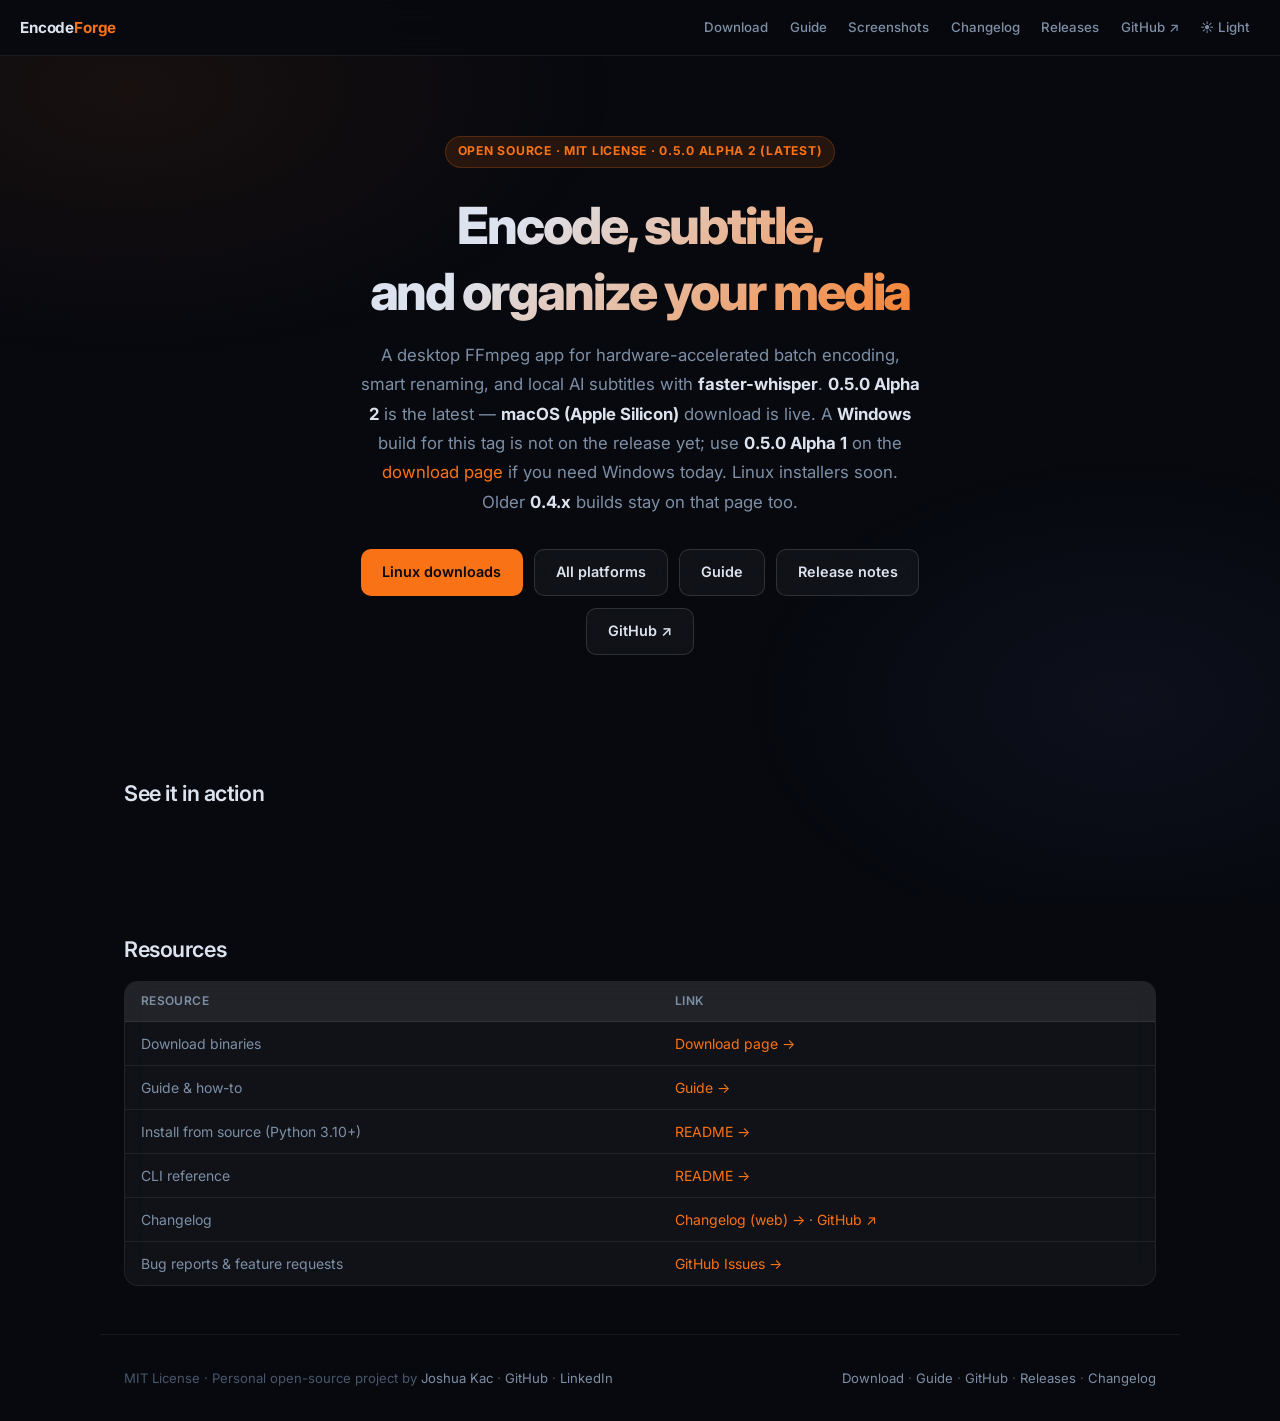
==== docs/index.html @ 53d44797 "Update docs, and downloads for 0.5.0-alpha-2" ====
<!DOCTYPE html>
<html lang="en" data-theme="dark">
<head>
  <meta charset="utf-8">
  <meta name="viewport" content="width=device-width, initial-scale=1">

  <!-- SEO -->
  <title>EncodeForge — FFmpeg GUI for Video Encoding, AI Subtitles &amp; Media Renaming</title>
  <meta name="description" content="EncodeForge — free desktop FFmpeg app: GPU batch encoding, faster-whisper AI subtitles, and smart media renaming. Latest 0.5.0 Alpha 2: macOS Apple Silicon now; Windows for this tag soon.">
  <meta name="keywords" content="encodeforge, ffmpeg gui, video encoding, hardware acceleration, nvenc, quicksync, amd amf, videotoolbox, ai subtitles, faster-whisper, whisper, ctranslate2, opensubtitles, media renaming, tmdb, tvdb, batch encoding, desktop app, joshua kac">
  <meta name="author" content="Joshua Kac">
  <meta name="robots" content="index, follow">
  <link rel="canonical" href="https://sirstig.github.io/EncodeForge/">

  <!-- Favicons -->
  <link rel="icon" type="image/svg+xml" href="assets/favicon.svg">
  <link rel="icon" type="image/png" sizes="32x32" href="assets/favicon.png">
  <link rel="apple-touch-icon" href="assets/favicon.png">

  <!-- Open Graph -->
  <meta property="og:type" content="website">
  <meta property="og:url" content="https://sirstig.github.io/EncodeForge/">
  <meta property="og:title" content="EncodeForge — Professional FFmpeg GUI">
  <meta property="og:description" content="Desktop FFmpeg app: GPU encoding, faster-whisper subtitles, media renaming. 0.5.0 Alpha 2: Mac Apple Silicon out now. Free and open source.">
  <meta property="og:image" content="https://sirstig.github.io/EncodeForge/assets/og-image.png">
  <meta property="og:image:width" content="1200">
  <meta property="og:image:height" content="630">
  <meta property="og:site_name" content="EncodeForge">
  <meta property="og:locale" content="en_US">
  <meta property="article:author" content="https://solutions.ironcoffee.com/">

  <!-- Twitter -->
  <meta name="twitter:card" content="summary_large_image">
  <meta name="twitter:title" content="EncodeForge — Professional FFmpeg GUI">
  <meta name="twitter:description" content="Desktop FFmpeg app: GPU encoding, faster-whisper subtitles, renaming. 0.5.0 Alpha 2: Mac Apple Silicon available. Free and open source.">
  <meta name="twitter:image" content="https://sirstig.github.io/EncodeForge/assets/og-image.png">
  <meta name="twitter:creator" content="@SirStig">

  <!-- Structured data -->
  <script type="application/ld+json">
  {
    "@context": "https://schema.org",
    "@graph": [
      {
        "@type": "SoftwareApplication",
        "@id": "https://sirstig.github.io/EncodeForge/#app",
        "name": "EncodeForge",
        "applicationCategory": "MultimediaApplication",
        "operatingSystem": "Windows, macOS, Linux",
        "programmingLanguage": "Python",
        "softwareVersion": "0.5.0-alpha-2",
        "datePublished": "2026-03-24",
        "dateModified": "2026-03-25",
        "offers": { "@type": "Offer", "price": "0", "priceCurrency": "USD" },
        "url": "https://sirstig.github.io/EncodeForge/",
        "downloadUrl": "https://sirstig.github.io/EncodeForge/downloads.html",
        "codeRepository": "https://github.com/SirStig/EncodeForge",
        "license": "https://opensource.org/licenses/MIT",
        "description": "Free open-source desktop FFmpeg app for hardware-accelerated video encoding, AI subtitles via faster-whisper, and smart media renaming.",
        "keywords": "ffmpeg gui, video encoding, hardware acceleration, nvenc, ai subtitles, faster-whisper, whisper, media renaming, open source",
        "author": { "@id": "https://github.com/SirStig#person" },
        "maintainer": { "@id": "https://github.com/SirStig#person" }
      },
      {
        "@type": "Person",
        "@id": "https://github.com/SirStig#person",
        "name": "Joshua Kac",
        "url": "https://solutions.ironcoffee.com/",
        "sameAs": [
          "https://github.com/SirStig",
          "https://www.linkedin.com/in/joshua-kac-aa50b7131"
        ]
      }
    ]
  }
  </script>

  <!-- Fonts -->
  <link rel="preconnect" href="https://fonts.googleapis.com">
  <link rel="preconnect" href="https://fonts.gstatic.com" crossorigin>
  <link href="https://fonts.googleapis.com/css2?family=IBM+Plex+Mono:wght@400;500&family=Inter:wght@400;500;600;700;800&display=swap" rel="stylesheet">
  <link rel="stylesheet" href="assets/style.css">
  <script src="assets/release-config.js"></script>
</head>
<body>

  <header class="site-header">
    <a class="header-logo" href="./">Encode<span>Forge</span></a>
    <div class="header-spacer"></div>
    <nav class="header-nav">
      <a href="downloads.html">Download</a>
      <a href="guide.html">Guide</a>
      <a href="#screenshots">Screenshots</a>
      <a href="changelog.html">Changelog</a>
      <a href="https://github.com/SirStig/EncodeForge/releases" target="_blank" rel="noopener">Releases</a>
      <a class="header-badge" href="https://github.com/SirStig/EncodeForge" target="_blank" rel="noopener">GitHub ↗</a>
      <button class="theme-btn" type="button" id="themeBtn" aria-label="Toggle theme">☀ Light</button>
    </nav>
  </header>

  <div class="landing">

    <!-- ===== HERO ===== -->
    <section class="hero">
      <div class="hero-eyebrow">Open source · MIT License · 0.5.0 Alpha 2 (Latest)</div>
      <h1>Encode, subtitle,<br>and organize your media</h1>
      <p class="hero-sub">
        A desktop FFmpeg app for hardware-accelerated batch encoding, smart renaming, and local AI subtitles with <strong>faster-whisper</strong>.
        <strong>0.5.0 Alpha 2</strong> is the latest — <strong>macOS (Apple Silicon)</strong> download is live. A <strong>Windows</strong> build for this tag is not on the release yet; use <strong>0.5.0 Alpha 1</strong> on the <a href="downloads.html">download page</a> if you need Windows today. Linux installers soon. Older <strong>0.4.x</strong> builds stay on that page too.
      </p>
      <div class="hero-ctas">
        <a class="btn btn-primary" id="download-btn" href="downloads.html">Download for Windows</a>
        <a class="btn btn-ghost" href="downloads.html">All platforms</a>
        <a class="btn btn-ghost" href="guide.html">Guide</a>
        <a class="btn btn-ghost" href="https://github.com/SirStig/EncodeForge/releases">Release notes</a>
        <a class="btn btn-ghost" href="https://github.com/SirStig/EncodeForge" target="_blank" rel="noopener">GitHub ↗</a>
      </div>
    </section>

    <!-- ===== SCREENSHOTS ===== -->
    <section id="screenshots" class="screenshots-section section-stack">
      <h2>See it in action</h2>
      <div class="screenshot-list">

        <div class="screenshot-item">
          <div class="screenshot-img" onclick="openModal('m1')">
            <img src="screenshots/encoding.png" alt="Hardware-accelerated encoding interface showing NVENC, AMF, and QuickSync options" onerror="this.closest('.screenshot-item').style.display='none'">
          </div>
          <div class="screenshot-info">
            <h3>Hardware-Accelerated Encoding</h3>
            <p>Transform entire video libraries with your GPU's dedicated encoding hardware. Configure codec, quality, audio normalization, and stream handling — then queue and walk away.</p>
            <div class="screenshot-tags">
              <span class="screenshot-tag">NVENC</span>
              <span class="screenshot-tag">AMF</span>
              <span class="screenshot-tag">QuickSync</span>
              <span class="screenshot-tag">VideoToolbox</span>
              <span class="screenshot-tag">Audio Normalization</span>
              <span class="screenshot-tag">Stream Copy</span>
            </div>
          </div>
        </div>

        <div class="screenshot-item">
          <div class="screenshot-img" onclick="openModal('m2')">
            <img src="screenshots/subtitles.png" alt="AI subtitle generation with faster-whisper and multi-provider download interface" onerror="this.closest('.screenshot-item').style.display='none'">
          </div>
          <div class="screenshot-info">
            <h3>AI-Powered Subtitles</h3>
            <p><strong>0.5.x</strong> runs <strong>faster-whisper</strong> (CTranslate2) locally with GPU acceleration — quick and light on memory. Supports 90+ languages, multi-track output, and downloads from 8 subtitle providers as fallback.</p>
            <div class="screenshot-tags">
              <span class="screenshot-tag">faster-whisper</span>
              <span class="screenshot-tag">GPU Accelerated</span>
              <span class="screenshot-tag">90+ Languages</span>
              <span class="screenshot-tag">SRT / ASS / VTT</span>
              <span class="screenshot-tag">Multi-track</span>
            </div>
          </div>
        </div>

        <div class="screenshot-item">
          <div class="screenshot-img" onclick="openModal('m3')">
            <img src="screenshots/metadata.png" alt="Smart media renaming interface with TMDB and TVDB metadata providers" onerror="this.closest('.screenshot-item').style.display='none'">
          </div>
          <div class="screenshot-info">
            <h3>Smart Media Organization</h3>
            <p>Automatically identify and rename movies, TV episodes, and anime using metadata from TMDB, TVDB, AniDB, Kitsu, Jikan, TVmaze, and more. Preview every change before it's applied.</p>
            <div class="screenshot-tags">
              <span class="screenshot-tag">TMDB</span>
              <span class="screenshot-tag">TVDB</span>
              <span class="screenshot-tag">AniDB</span>
              <span class="screenshot-tag">Preview Mode</span>
              <span class="screenshot-tag">Custom Patterns</span>
            </div>
          </div>
        </div>

      </div>
    </section>

    <!-- ===== MODALS ===== -->
    <div id="m1" class="modal" onclick="closeModal('m1')">
      <span class="modal-close" aria-label="Close">&times;</span>
      <img class="modal-img" src="screenshots/encoding.png" alt="Encoding interface">
    </div>
    <div id="m2" class="modal" onclick="closeModal('m2')">
      <span class="modal-close" aria-label="Close">&times;</span>
      <img class="modal-img" src="screenshots/subtitles.png" alt="AI subtitle generation with faster-whisper">
    </div>
    <div id="m3" class="modal" onclick="closeModal('m3')">
      <span class="modal-close" aria-label="Close">&times;</span>
      <img class="modal-img" src="screenshots/metadata.png" alt="Media renaming interface">
    </div>

    <!-- ===== RESOURCES ===== -->
    <section class="landing-section section-stack">
      <h2>Resources</h2>
      <div class="docs-card">
        <table>
          <thead>
            <tr><th>Resource</th><th>Link</th></tr>
          </thead>
          <tbody>
            <tr>
              <td>Download binaries</td>
              <td><a href="downloads.html">Download page →</a></td>
            </tr>
            <tr>
              <td>Guide &amp; how-to</td>
              <td><a href="guide.html">Guide →</a></td>
            </tr>
            <tr>
              <td>Install from source (Python 3.10+)</td>
              <td><a href="https://github.com/SirStig/EncodeForge#installation">README →</a></td>
            </tr>
            <tr>
              <td>CLI reference</td>
              <td><a href="https://github.com/SirStig/EncodeForge#cli-usage">README →</a></td>
            </tr>
            <tr>
              <td>Changelog</td>
              <td><a href="changelog.html">Changelog (web) →</a> · <a href="https://github.com/SirStig/EncodeForge/blob/HEAD/CHANGELOG.md" target="_blank" rel="noopener">GitHub ↗</a></td>
            </tr>
            <tr>
              <td>Bug reports &amp; feature requests</td>
              <td><a href="https://github.com/SirStig/EncodeForge/issues">GitHub Issues →</a></td>
            </tr>
          </tbody>
        </table>
      </div>
    </section>

    <!-- ===== FOOTER ===== -->
    <footer class="site-footer">
      <span>MIT License · Personal open-source project by <a href="https://solutions.ironcoffee.com/" target="_blank" rel="noopener">Joshua Kac</a> · <a href="https://github.com/SirStig" target="_blank" rel="noopener">GitHub</a> · <a href="https://www.linkedin.com/in/joshua-kac-aa50b7131" target="_blank" rel="noopener">LinkedIn</a></span>
      <span>
        <a href="downloads.html">Download</a> ·
        <a href="guide.html">Guide</a> ·
        <a href="https://github.com/SirStig/EncodeForge" target="_blank" rel="noopener">GitHub</a> ·
        <a href="https://github.com/SirStig/EncodeForge/releases">Releases</a> ·
        <a href="changelog.html">Changelog</a>
      </span>
    </footer>

  </div><!-- /.landing -->

  <script src="assets/site.js"></script>
  <script>
    (function () {
      var cfg = window.EncodeForgeReleaseConfig;
      var ua = navigator.userAgent.toLowerCase();
      var dl = document.getElementById('download-btn');
      if (!dl || !cfg) return;
      var tag = cfg.defaultTag;
      var previews = cfg.previewReleases || [];
      var pendingDefault = previews.some(function (p) {
        return p.tag_name === tag && p.pending;
      });
      var assets = cfg.defaultReleaseAssets || {};
      var winFile = assets.windowsExe;
      var macFile = assets.macArmZip || 'encodeforge-macos-arm.zip';
      var winExe = winFile ? cfg.downloadUrl(tag, winFile) : null;
      var macArmZip = cfg.downloadUrl(tag, macFile);
      var downloadsPage = 'downloads.html';

      if (/linux/.test(ua)) {
        dl.textContent = 'Linux downloads';
        dl.href = downloadsPage;
        return;
      }
      if (/mac|darwin/.test(ua)) {
        if (pendingDefault) {
          dl.textContent = 'Download for macOS';
          dl.href = downloadsPage;
        } else {
          dl.href = macArmZip;
          dl.textContent = 'Download for macOS (Apple Silicon)';
          if (navigator.userAgentData && typeof navigator.userAgentData.getHighEntropyValues === 'function') {
            navigator.userAgentData.getHighEntropyValues(['architecture']).then(function (h) {
              if (h.architecture && h.architecture !== 'arm') {
                dl.textContent = 'macOS Intel — downloads';
                dl.href = downloadsPage;
              }
            }).catch(function () {});
          }
        }
        return;
      }
      dl.textContent = 'Download for Windows';
      dl.href = winExe || downloadsPage;
    })();
    function openModal(id) {
      const m = document.getElementById(id);
      if (m) { m.classList.add('open'); document.body.style.overflow = 'hidden'; }
    }
    function closeModal(id) {
      const m = document.getElementById(id);
      if (m) { m.classList.remove('open'); document.body.style.overflow = ''; }
    }
    document.addEventListener('keydown', function (e) {
      if (e.key === 'Escape') document.querySelectorAll('.modal.open').forEach(function (m) {
        m.classList.remove('open'); document.body.style.overflow = '';
      });
    });
  </script>
</body>
</html>
---- docs/assets/style.css ----
/* ===== RESET ===== */
*, *::before, *::after { box-sizing: border-box; margin: 0; padding: 0; }

/* ===== TOKENS ===== */
:root {
  --bg:           #07090f;
  --bg2:          #0c1018;
  --glass:        rgba(255,255,255,0.04);
  --glass-md:     rgba(255,255,255,0.07);
  --glass-hi:     rgba(255,255,255,0.11);
  --border:       rgba(255,255,255,0.07);
  --border-md:    rgba(255,255,255,0.13);
  --text:         #dce3ee;
  --muted:        #7e8fa5;
  --faint:        #48576b;
  --accent:       #f97316;
  --accent-dim:   rgba(249,115,22,0.12);
  --accent-glow:  rgba(249,115,22,0.06);
  --accent2:      #818cf8;
  --accent2-dim:  rgba(129,140,248,0.10);
  --code-bg:      rgba(0,0,0,0.38);
  --code-border:  rgba(255,255,255,0.06);
  --hdr-bg:       rgba(7,9,15,0.82);
  --side-bg:      rgba(7,9,15,0.96);
  --sidebar-w:    264px;
  --content-max:  760px;
  --header-h:     56px;
  --r:            10px;
  --r-sm:         6px;
  --r-lg:         14px;
}

[data-theme="light"] {
  --bg:           #f5f0eb;
  --bg2:          #ffffff;
  --glass:        rgba(255,255,255,0.55);
  --glass-md:     rgba(255,255,255,0.75);
  --glass-hi:     rgba(255,255,255,0.92);
  --border:       rgba(0,0,0,0.06);
  --border-md:    rgba(0,0,0,0.12);
  --text:         #1a0f00;
  --muted:        #5c4a35;
  --faint:        #9a7f63;
  --accent:       #c2410c;
  --accent-dim:   rgba(194,65,12,0.10);
  --accent-glow:  rgba(194,65,12,0.05);
  --accent2:      #6366f1;
  --accent2-dim:  rgba(99,102,241,0.08);
  --code-bg:      rgba(0,0,0,0.04);
  --code-border:  rgba(0,0,0,0.08);
  --hdr-bg:       rgba(245,240,235,0.88);
  --side-bg:      rgba(245,240,250,0.97);
}

/* ===== BASE ===== */
html { font-size: 16px; scroll-behavior: smooth; scroll-padding-top: calc(var(--header-h) + 20px); }

body {
  font-family: "Inter", system-ui, -apple-system, sans-serif;
  line-height: 1.7;
  color: var(--text);
  background: var(--bg);
  min-height: 100vh;
  -webkit-font-smoothing: antialiased;
}

body::before {
  content: '';
  position: fixed;
  inset: 0;
  background:
    radial-gradient(ellipse 70% 55% at 10% 10%, rgba(249,115,22,0.07) 0%, transparent 55%),
    radial-gradient(ellipse 55% 50% at 88% 78%, rgba(129,140,248,0.06) 0%, transparent 55%);
  pointer-events: none;
  z-index: 0;
}

[data-theme="light"] body::before {
  background:
    radial-gradient(ellipse 70% 55% at 10% 10%, rgba(194,65,12,0.05) 0%, transparent 55%),
    radial-gradient(ellipse 55% 50% at 88% 78%, rgba(99,102,241,0.04) 0%, transparent 55%);
}

h1, h2, h3, h4 { font-weight: 600; line-height: 1.3; letter-spacing: -0.02em; }
p { color: var(--muted); }
p strong { color: var(--text); }
a { color: var(--accent); text-decoration: none; }
a:hover { text-decoration: underline; text-underline-offset: 3px; }
code, pre { font-family: "IBM Plex Mono", "Fira Code", ui-monospace, monospace; font-size: 0.875em; }
code {
  background: var(--code-bg);
  border: 1px solid var(--code-border);
  border-radius: var(--r-sm);
  padding: 0.15em 0.42em;
  font-size: 0.83em;
}

pre {
  background: var(--code-bg);
  border: 1px solid var(--code-border);
  border-radius: var(--r);
  padding: 1rem 1.15rem;
  overflow-x: auto;
  line-height: 1.55;
  margin: 0.85rem 0;
  font-size: 0.875rem;
}
pre code { background: none; border: none; padding: 0; font-size: inherit; }

.doc-section ul,
.doc-section ol { padding-left: 1.35rem; color: var(--muted); margin: 0.65rem 0; }
.doc-section li { margin: 0.35rem 0; }
.doc-section li strong { color: var(--text); }

/* ===== HEADER ===== */
.site-header {
  position: fixed;
  top: 0; left: 0; right: 0;
  height: var(--header-h);
  background: var(--hdr-bg);
  backdrop-filter: blur(20px);
  -webkit-backdrop-filter: blur(20px);
  border-bottom: 1px solid var(--border);
  z-index: 200;
  display: flex;
  align-items: center;
  padding: 0 1.25rem;
  gap: 0.75rem;
}

.header-logo {
  font-weight: 700;
  font-size: 0.95rem;
  color: var(--text);
  text-decoration: none;
  letter-spacing: -0.01em;
  white-space: nowrap;
  flex-shrink: 0;
}
.header-logo span { color: var(--accent); }
.header-logo:hover { text-decoration: none; }

.header-spacer { flex: 1; }

.header-nav {
  display: flex;
  align-items: center;
  gap: 0.15rem;
}

.header-nav a,
.header-nav button {
  font-size: 0.83rem;
  font-weight: 500;
  color: var(--muted);
  text-decoration: none;
  padding: 0.32rem 0.6rem;
  border-radius: var(--r-sm);
  border: none;
  background: none;
  cursor: pointer;
  font-family: inherit;
  transition: color 0.14s, background 0.14s;
  white-space: nowrap;
}
.header-nav a:hover,
.header-nav button:hover {
  color: var(--text);
  background: var(--glass-md);
  text-decoration: none;
}
.header-nav a.active { color: var(--text); font-weight: 600; }

.header-badge {
  display: inline-flex;
  align-items: center;
  gap: 0.3rem;
  font-size: 0.78rem;
  font-weight: 600;
  padding: 0.28rem 0.65rem;
  border-radius: 999px;
  background: var(--accent-dim);
  border: 1px solid rgba(249,115,22,0.25);
  color: var(--accent);
  text-decoration: none;
  transition: background 0.14s;
}
.header-badge:hover { background: rgba(249,115,22,0.22); text-decoration: none; }
[data-theme="light"] .header-badge { border-color: rgba(194,65,12,0.3); }

.theme-btn {
  display: flex;
  align-items: center;
  gap: 0.35rem;
  font-size: 0.8rem;
  font-weight: 500;
  padding: 0.3rem 0.6rem;
  border-radius: var(--r-sm);
  border: 1px solid var(--border);
  background: var(--glass);
  color: var(--muted);
  cursor: pointer;
  font-family: inherit;
  transition: all 0.14s;
}
.theme-btn:hover { color: var(--text); background: var(--glass-md); }

.menu-btn {
  display: none;
  align-items: center;
  justify-content: center;
  width: 34px;
  height: 34px;
  border: 1px solid var(--border);
  border-radius: var(--r-sm);
  background: var(--glass);
  cursor: pointer;
  color: var(--text);
  flex-shrink: 0;
}
.menu-btn svg { display: block; }

/* ===== LANDING ===== */
.landing { position: relative; z-index: 1; padding-top: var(--header-h); }

.hero {
  text-align: center;
  padding: 5rem 1.5rem 3.75rem;
  max-width: 720px;
  margin: 0 auto;
}

.hero-eyebrow {
  display: inline-flex;
  align-items: center;
  gap: 0.4rem;
  font-size: 0.76rem;
  font-weight: 700;
  letter-spacing: 0.06em;
  text-transform: uppercase;
  color: var(--accent);
  background: var(--accent-dim);
  border: 1px solid rgba(249,115,22,0.22);
  padding: 0.28rem 0.75rem;
  border-radius: 999px;
  margin-bottom: 1.5rem;
}
[data-theme="light"] .hero-eyebrow { border-color: rgba(194,65,12,0.28); }

.hero h1 {
  font-size: clamp(2.2rem, 5vw, 3.2rem);
  font-weight: 800;
  letter-spacing: -0.04em;
  margin-bottom: 1rem;
  background: linear-gradient(135deg, var(--text) 30%, var(--accent) 100%);
  -webkit-background-clip: text;
  -webkit-text-fill-color: transparent;
  background-clip: text;
}

.hero-sub {
  font-size: 1.05rem;
  color: var(--muted);
  max-width: 560px;
  margin: 0 auto 2rem;
  line-height: 1.75;
}

.hero-ctas { display: flex; gap: 0.7rem; justify-content: center; flex-wrap: wrap; }

.btn {
  display: inline-flex;
  align-items: center;
  gap: 0.4rem;
  padding: 0.65rem 1.3rem;
  border-radius: var(--r);
  font-size: 0.9rem;
  font-weight: 600;
  text-decoration: none;
  border: 1px solid transparent;
  cursor: pointer;
  font-family: inherit;
  transition: all 0.15s;
}
.btn-primary {
  background: var(--accent);
  color: #07090f;
  border-color: transparent;
}
.btn-primary:hover { background: #fb923c; text-decoration: none; color: #07090f; }
[data-theme="light"] .btn-primary { color: #fff; }
[data-theme="light"] .btn-primary:hover { color: #fff; background: #9a3412; }

.btn-ghost {
  background: var(--glass);
  border-color: var(--border-md);
  color: var(--text);
  backdrop-filter: blur(8px);
}
.btn-ghost:hover { background: var(--glass-md); text-decoration: none; color: var(--text); }

/* ===== FEATURE GRID ===== */
.feature-grid {
  display: grid;
  grid-template-columns: repeat(auto-fill, minmax(230px, 1fr));
  gap: 1rem;
  max-width: 1080px;
  margin: 0 auto;
  padding: 1.5rem 1.5rem 1rem;
}

.feature-card {
  background: var(--glass);
  backdrop-filter: blur(12px);
  -webkit-backdrop-filter: blur(12px);
  border: 1px solid var(--border);
  border-radius: var(--r-lg);
  padding: 1.35rem 1.25rem;
  transition: border-color 0.18s, background 0.18s;
}
.feature-card:hover { border-color: var(--border-md); background: var(--glass-md); }
.feature-icon { font-size: 1.35rem; margin-bottom: 0.65rem; }
.feature-card h3 { font-size: 0.92rem; margin-bottom: 0.35rem; color: var(--text); }
.feature-card p { font-size: 0.845rem; color: var(--muted); line-height: 1.55; margin: 0; }

/* ===== SCREENSHOTS ===== */
.screenshots-section {
  max-width: 1080px;
  margin: 0 auto;
  padding: 1.5rem 1.5rem 2.5rem;
}
.screenshots-section > h2 {
  font-size: 1.35rem;
  margin-bottom: 1.25rem;
  color: var(--text);
}

.screenshot-list { display: flex; flex-direction: column; gap: 1.25rem; }

.screenshot-item {
  display: grid;
  grid-template-columns: 1.4fr 1fr;
  gap: 2rem;
  align-items: center;
  background: var(--glass);
  backdrop-filter: blur(12px);
  -webkit-backdrop-filter: blur(12px);
  border: 1px solid var(--border);
  border-radius: var(--r-lg);
  padding: 1.5rem;
  transition: border-color 0.18s;
}
.screenshot-item:hover { border-color: var(--border-md); }
.screenshot-item:nth-child(even) { grid-template-columns: 1fr 1.4fr; }
.screenshot-item:nth-child(even) .screenshot-img { order: 2; }
.screenshot-item:nth-child(even) .screenshot-info { order: 1; }

.screenshot-img {
  overflow: hidden;
  border-radius: var(--r);
  border: 1px solid var(--border);
  cursor: pointer;
  position: relative;
}
.screenshot-img img { width: 100%; height: auto; display: block; transition: transform 0.25s; }
.screenshot-img:hover img { transform: scale(1.03); }
.screenshot-img::after {
  content: "Click to enlarge";
  position: absolute;
  inset: 0;
  display: flex;
  align-items: flex-end;
  justify-content: center;
  padding-bottom: 0.75rem;
  background: linear-gradient(to top, rgba(0,0,0,0.7) 0%, transparent 50%);
  color: rgba(255,255,255,0.8);
  font-size: 0.78rem;
  opacity: 0;
  transition: opacity 0.2s;
}
.screenshot-img:hover::after { opacity: 1; }

.screenshot-info h3 { font-size: 1.1rem; color: var(--text); margin-bottom: 0.5rem; }
.screenshot-info p { font-size: 0.875rem; color: var(--muted); line-height: 1.65; margin-bottom: 0.85rem; }
.screenshot-tags { display: flex; flex-wrap: wrap; gap: 0.4rem; }
.screenshot-tag {
  font-size: 0.75rem;
  padding: 0.18em 0.55em;
  background: var(--accent-dim);
  border: 1px solid rgba(249,115,22,0.18);
  border-radius: 4px;
  color: var(--accent);
  font-family: "IBM Plex Mono", monospace;
}

/* ===== MODAL ===== */
.modal {
  display: none;
  position: fixed;
  inset: 0;
  z-index: 1000;
  background: rgba(0,0,0,0.92);
  backdrop-filter: blur(4px);
  cursor: pointer;
  align-items: center;
  justify-content: center;
}
.modal.open { display: flex; }
.modal-img {
  max-width: 92vw;
  max-height: 90vh;
  border-radius: var(--r);
  border: 1px solid var(--border-md);
  object-fit: contain;
  pointer-events: none;
}
.modal-close {
  position: absolute;
  top: 1.25rem;
  right: 1.5rem;
  font-size: 1.75rem;
  color: var(--muted);
  cursor: pointer;
  line-height: 1;
  transition: color 0.14s;
}
.modal-close:hover { color: var(--text); }

/* ===== LANDING SECTION ===== */
.landing-section {
  max-width: 1080px;
  margin: 0 auto;
  padding: 1.5rem 1.5rem 2.5rem;
}
.landing-section > h2 { font-size: 1.35rem; margin-bottom: 1.1rem; color: var(--text); }

.docs-card {
  background: var(--glass);
  backdrop-filter: blur(12px);
  -webkit-backdrop-filter: blur(12px);
  border: 1px solid var(--border);
  border-radius: var(--r-lg);
  overflow: hidden;
}
.docs-card table { width: 100%; border-collapse: collapse; font-size: 0.875rem; }
.docs-card th {
  background: var(--glass-md);
  font-weight: 600;
  font-size: 0.75rem;
  letter-spacing: 0.03em;
  text-transform: uppercase;
  color: var(--muted);
  text-align: left;
  padding: 0.6rem 1rem;
  border-bottom: 1px solid var(--border);
}
.docs-card td {
  padding: 0.6rem 1rem;
  border-bottom: 1px solid var(--border);
  color: var(--muted);
}
.docs-card td strong { color: var(--text); }
.docs-card tr:last-child td { border-bottom: none; }
.docs-card tbody tr:hover td { background: var(--glass); }

/* ===== DOWNLOAD GRID ===== */
.download-section .download-lead {
  font-size: 0.9rem;
  color: var(--muted);
  max-width: 720px;
  margin: -0.35rem 0 1.35rem;
  line-height: 1.6;
}

.download-version-row {
  display: flex;
  flex-wrap: wrap;
  align-items: center;
  gap: 0.65rem 1rem;
  margin: 0 0 0.85rem;
}

.download-version-label {
  font-size: 0.8rem;
  font-weight: 600;
  color: var(--muted);
  letter-spacing: 0.04em;
  text-transform: uppercase;
}

.download-version-select {
  min-width: min(100%, 22rem);
  max-width: 100%;
  padding: 0.45rem 0.75rem;
  font-size: 0.88rem;
  font-family: inherit;
  color: var(--text);
  background: var(--glass);
  border: 1px solid var(--border-md);
  border-radius: var(--r);
  cursor: pointer;
}

.download-version-select:focus {
  outline: none;
  border-color: var(--accent);
  box-shadow: 0 0 0 2px var(--accent-dim);
}

.download-fetch-status {
  font-size: 0.8rem;
  color: var(--faint);
  margin: -0.5rem 0 1rem;
  max-width: 720px;
  line-height: 1.5;
}

.download-fetch-status a { font-weight: 500; }

.download-foot-note {
  margin-top: 0.35rem;
  opacity: 0.92;
}

.download-grid {
  display: grid;
  grid-template-columns: repeat(3, 1fr);
  gap: 1rem;
  margin-bottom: 1.25rem;
}

.download-column {
  background: var(--glass);
  backdrop-filter: blur(12px);
  -webkit-backdrop-filter: blur(12px);
  border: 1px solid var(--border);
  border-radius: var(--r-lg);
  padding: 1.25rem 1.15rem;
  display: flex;
  flex-direction: column;
  min-height: 100%;
  transition: border-color 0.18s;
}
.download-column:hover { border-color: var(--border-md); }

.download-os {
  font-size: 0.95rem;
  color: var(--text);
  margin-bottom: 0.85rem;
  padding-bottom: 0.65rem;
  border-bottom: 1px solid var(--border);
}

.download-list {
  list-style: none;
  display: flex;
  flex-direction: column;
  gap: 0.55rem;
  flex: 1;
}

.dl-btn {
  display: flex;
  align-items: center;
  justify-content: center;
  text-align: center;
  width: 100%;
  padding: 0.55rem 0.85rem;
  border-radius: var(--r);
  font-size: 0.82rem;
  font-weight: 600;
  font-family: inherit;
  text-decoration: none;
  border: 1px solid var(--border-md);
  transition: background 0.14s, border-color 0.14s, color 0.14s;
  line-height: 1.35;
}

a.dl-btn:hover { text-decoration: none; }

.dl-btn-primary {
  background: var(--accent);
  color: #07090f;
  border-color: transparent;
}
.dl-btn-primary:hover {
  background: #fb923c;
  color: #07090f;
}
[data-theme="light"] .dl-btn-primary { color: #fff; }
[data-theme="light"] .dl-btn-primary:hover { color: #fff; background: #9a3412; }

.dl-btn-soon {
  background: var(--glass);
  color: var(--faint);
  border-style: dashed;
  cursor: default;
  user-select: none;
}

.download-foot {
  font-size: 0.82rem;
  color: var(--muted);
  line-height: 1.65;
}

.download-foot a { font-weight: 500; }

/* ===== DOC LAYOUT (guide + standalone pages) ===== */
.page-layout {
  display: grid;
  grid-template-columns: var(--sidebar-w) 1fr;
  min-height: 100vh;
  padding-top: var(--header-h);
  position: relative;
  z-index: 1;
}

.sidebar {
  position: sticky;
  top: var(--header-h);
  height: calc(100vh - var(--header-h));
  overflow-y: auto;
  overflow-x: hidden;
  background: var(--side-bg);
  backdrop-filter: blur(24px);
  -webkit-backdrop-filter: blur(24px);
  border-right: 1px solid var(--border);
  padding: 1.5rem 0 3rem;
  scrollbar-width: thin;
  scrollbar-color: var(--border-md) transparent;
}
.sidebar::-webkit-scrollbar { width: 3px; }
.sidebar::-webkit-scrollbar-thumb { background: var(--border-md); border-radius: 3px; }

.sidebar-group { padding: 0 0.75rem; margin-bottom: 1.35rem; }

.sidebar-label {
  display: block;
  font-size: 0.67rem;
  font-weight: 700;
  letter-spacing: 0.09em;
  text-transform: uppercase;
  color: var(--faint);
  padding: 0 0.55rem;
  margin-bottom: 0.35rem;
}

.sidebar-link {
  display: block;
  padding: 0.3rem 0.55rem;
  border-radius: var(--r-sm);
  font-size: 0.84rem;
  color: var(--muted);
  text-decoration: none;
  transition: color 0.12s, background 0.12s;
  line-height: 1.4;
}
.sidebar-link:hover { color: var(--text); background: var(--glass-md); text-decoration: none; }
.sidebar-link.active { color: var(--accent); background: var(--accent-dim); font-weight: 500; }

.sidebar-divider { height: 1px; background: var(--border); margin: 0.85rem 0.75rem; }

.sidebar-ext { font-size: 0.8rem; color: var(--faint); }
.sidebar-ext::after { content: ' ↗'; }

.content {
  min-width: 0;
  padding: 2.25rem 2.25rem 4.5rem;
}

.content-inner { max-width: var(--content-max); }

.doc-page-title {
  font-size: 1.65rem;
  font-weight: 700;
  letter-spacing: -0.03em;
  margin-bottom: 0.35rem;
  color: var(--text);
}

.doc-page-lead {
  font-size: 0.92rem;
  color: var(--muted);
  margin-bottom: 2rem;
  line-height: 1.65;
}

.doc-section {
  margin-bottom: 3.25rem;
  scroll-margin-top: calc(var(--header-h) + 16px);
}

.section-heading {
  display: flex;
  align-items: center;
  gap: 0.65rem;
  padding-bottom: 0.65rem;
  border-bottom: 1px solid var(--border);
  margin-bottom: 1.15rem;
}

.section-heading h2 {
  margin: 0;
  font-size: 1.2rem;
  color: var(--text);
}

.section-icon {
  width: 28px;
  height: 28px;
  display: flex;
  align-items: center;
  justify-content: center;
  font-size: 0.9rem;
  background: var(--glass-md);
  border: 1px solid var(--border);
  border-radius: var(--r-sm);
  flex-shrink: 0;
}

.doc-section h3 {
  margin: 1.5rem 0 0.55rem;
  font-size: 1rem;
  color: var(--text);
}

.doc-section p { margin: 0.55rem 0; line-height: 1.65; }
.doc-section p + p { margin-top: 0.75rem; }

.tag-row { display: flex; flex-wrap: wrap; gap: 0.4rem; margin: 0.75rem 0 0.25rem; }

.doc-tag {
  font-family: "IBM Plex Mono", monospace;
  font-size: 0.72rem;
  padding: 0.2em 0.5em;
  background: var(--accent-dim);
  border: 1px solid rgba(249,115,22,0.2);
  border-radius: 4px;
  color: var(--accent);
}
[data-theme="light"] .doc-tag { border-color: rgba(194,65,12,0.25); }

.sidebar-overlay {
  display: none;
  position: fixed;
  inset: 0;
  background: rgba(0,0,0,0.55);
  z-index: 150;
  backdrop-filter: blur(2px);
}
.sidebar-overlay.visible { display: block; }

.doc-standalone {
  position: relative;
  z-index: 1;
  padding: calc(var(--header-h) + 2rem) 1.5rem 4rem;
  max-width: 1080px;
  margin: 0 auto;
}

.doc-standalone .download-section { padding: 0; max-width: none; }
.doc-standalone .download-section > h2 { font-size: 1.65rem; }

.section-stack {
  margin-top: 4rem;
  padding-top: 0.5rem;
}

.landing .screenshots-section.section-stack {
  margin-top: 3.5rem;
}

.landing .landing-section.section-stack {
  margin-top: 3.5rem;
  padding-top: 0.75rem;
  padding-bottom: 3rem;
}

/* ===== SITE FOOTER ===== */
.site-footer {
  display: flex;
  align-items: center;
  justify-content: space-between;
  flex-wrap: wrap;
  gap: 0.75rem;
  padding: 2rem 1.5rem;
  border-top: 1px solid var(--border);
  font-size: 0.82rem;
  color: var(--faint);
  max-width: 1080px;
  margin: 0 auto;
}
.site-footer a { color: var(--muted); }
.site-footer a:hover { color: var(--text); text-decoration: none; }

.doc-footer {
  margin-top: 3rem;
  padding-top: 1.5rem;
  border-top: 1px solid var(--border);
  font-size: 0.82rem;
  color: var(--faint);
  display: flex;
  gap: 1rem;
  flex-wrap: wrap;
}
.doc-footer a { color: var(--muted); }
.doc-footer a:hover { color: var(--text); text-decoration: none; }

.changelog-wrap {
  max-width: 720px;
  margin: 0 auto;
  padding: 2.5rem 1.5rem 5rem;
  position: relative;
  z-index: 1;
}

.page-title { font-size: 1.75rem; margin-bottom: 0.4rem; }
.page-sub { color: var(--muted); font-size: 0.9rem; margin-bottom: 2rem; }

#changelog-body h1 { font-size: 1.6rem; margin: 0 0 0.5rem; }
#changelog-body h2 {
  font-size: 1.15rem;
  margin: 2.5rem 0 0.5rem;
  padding-bottom: 0.5rem;
  border-bottom: 1px solid var(--border);
  color: var(--text);
  scroll-margin-top: calc(var(--header-h) + 12px);
}
#changelog-body h3 {
  font-size: 0.85rem;
  font-weight: 700;
  letter-spacing: 0.04em;
  text-transform: uppercase;
  color: var(--muted);
  margin: 1.25rem 0 0.45rem;
}
#changelog-body p { margin: 0.55rem 0; color: var(--muted); font-size: 0.9rem; }
#changelog-body ul { padding-left: 1.25rem; color: var(--muted); font-size: 0.9rem; }
#changelog-body li { margin: 0.28rem 0; }
#changelog-body code { font-size: 0.8em; }
#changelog-body a { word-break: break-word; }

#changelog-status.banner {
  padding: 0.75rem 1rem;
  border-radius: var(--r);
  border: 1px solid var(--border-md);
  background: var(--glass);
  color: var(--muted);
}

/* ===== RESPONSIVE ===== */
@media (max-width: 900px) {
  .page-layout { grid-template-columns: 1fr; }

  .sidebar {
    position: fixed;
    top: 0;
    left: 0;
    height: 100vh;
    width: var(--sidebar-w);
    z-index: 160;
    transform: translateX(-100%);
    transition: transform 0.24s cubic-bezier(0.4,0,0.2,1);
    padding-top: calc(var(--header-h) + 0.75rem);
    border-right: 1px solid var(--border-md);
  }
  .sidebar.open { transform: translateX(0); }

  .menu-btn { display: flex; }
  .content { padding: 1.65rem 1.2rem 3rem; }

  .hero h1 { font-size: 2rem; }
  .feature-grid { grid-template-columns: 1fr 1fr; }
  .download-grid { grid-template-columns: 1fr 1fr; }
  .screenshot-item,
  .screenshot-item:nth-child(even) { grid-template-columns: 1fr; }
  .screenshot-item:nth-child(even) .screenshot-img,
  .screenshot-item:nth-child(even) .screenshot-info { order: 0; }
  .site-footer { max-width: 100%; padding: 1.5rem 1.25rem; }
  .landing-section { padding: 1rem 1.25rem 2rem; }
  .screenshots-section { padding: 1rem 1.25rem 0.5rem; }
  .feature-grid { padding: 1rem 1.25rem 1rem; }
  .doc-standalone { padding-left: 1.25rem; padding-right: 1.25rem; }
}

@media (max-width: 560px) {
  .feature-grid { grid-template-columns: 1fr; }
  .download-grid { grid-template-columns: 1fr; }
  .hero h1 { font-size: 1.75rem; }
  .hero-sub { font-size: 0.95rem; }
  .header-nav a:not(.header-badge) { display: none; }
  .hero { padding: 3.5rem 1.25rem 2.5rem; }
}
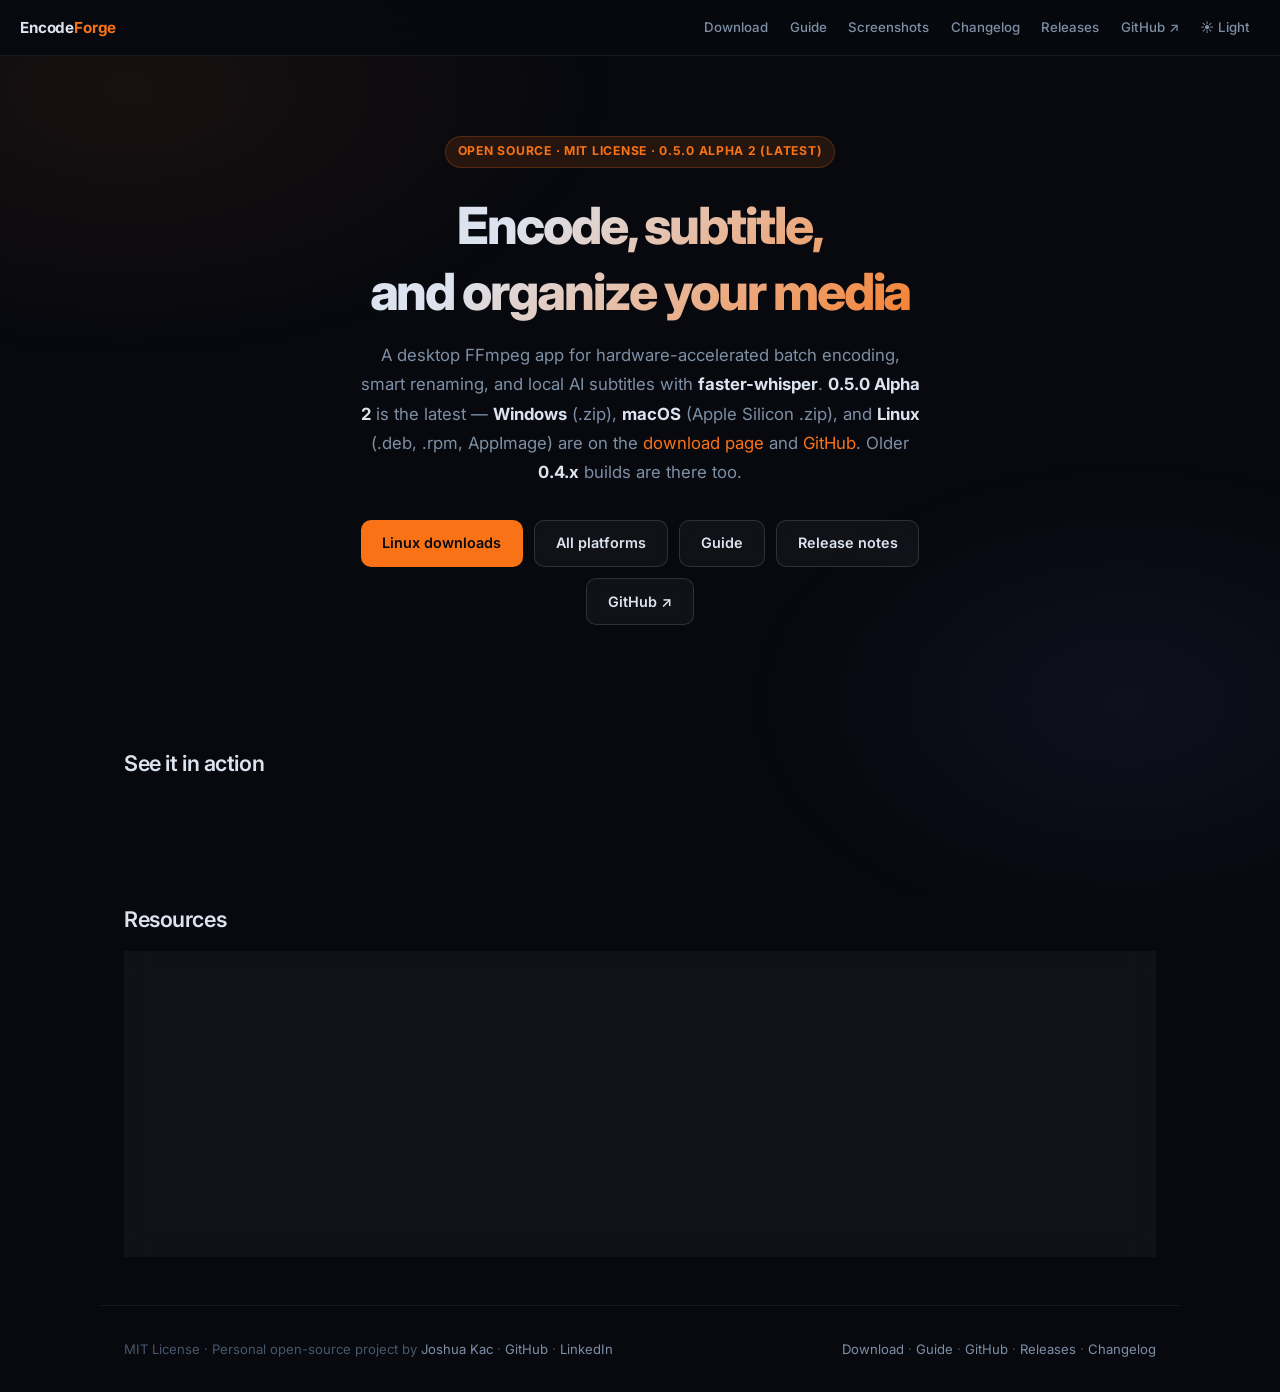
==== commit 8876928b: "Enhance release preparation and documentation for 0.5.0 Alpha 2. Updated `prepare_release.sh` to inc" ====
--- a/docs/index.html
+++ b/docs/index.html
@@ -6,7 +6,7 @@
 
   <!-- SEO -->
   <title>EncodeForge — FFmpeg GUI for Video Encoding, AI Subtitles &amp; Media Renaming</title>
-  <meta name="description" content="EncodeForge — free desktop FFmpeg app: GPU batch encoding, faster-whisper AI subtitles, and smart media renaming. Latest 0.5.0 Alpha 2: macOS Apple Silicon now; Windows for this tag soon.">
+  <meta name="description" content="EncodeForge — free desktop FFmpeg app: GPU batch encoding, faster-whisper AI subtitles, and smart media renaming. Latest 0.5.0 Alpha 2: Windows, macOS (Apple Silicon), and Linux builds on the download page.">
   <meta name="keywords" content="encodeforge, ffmpeg gui, video encoding, hardware acceleration, nvenc, quicksync, amd amf, videotoolbox, ai subtitles, faster-whisper, whisper, ctranslate2, opensubtitles, media renaming, tmdb, tvdb, batch encoding, desktop app, joshua kac">
   <meta name="author" content="Joshua Kac">
   <meta name="robots" content="index, follow">
@@ -21,7 +21,7 @@
   <meta property="og:type" content="website">
   <meta property="og:url" content="https://sirstig.github.io/EncodeForge/">
   <meta property="og:title" content="EncodeForge — Professional FFmpeg GUI">
-  <meta property="og:description" content="Desktop FFmpeg app: GPU encoding, faster-whisper subtitles, media renaming. 0.5.0 Alpha 2: Mac Apple Silicon out now. Free and open source.">
+  <meta property="og:description" content="Desktop FFmpeg app: GPU encoding, faster-whisper subtitles, media renaming. 0.5.0 Alpha 2: Windows, Mac, Linux. Free and open source.">
   <meta property="og:image" content="https://sirstig.github.io/EncodeForge/assets/og-image.png">
   <meta property="og:image:width" content="1200">
   <meta property="og:image:height" content="630">
@@ -32,7 +32,7 @@
   <!-- Twitter -->
   <meta name="twitter:card" content="summary_large_image">
   <meta name="twitter:title" content="EncodeForge — Professional FFmpeg GUI">
-  <meta name="twitter:description" content="Desktop FFmpeg app: GPU encoding, faster-whisper subtitles, renaming. 0.5.0 Alpha 2: Mac Apple Silicon available. Free and open source.">
+  <meta name="twitter:description" content="Desktop FFmpeg app: GPU encoding, faster-whisper subtitles, renaming. 0.5.0 Alpha 2: Windows, Mac, Linux. Free and open source.">
   <meta name="twitter:image" content="https://sirstig.github.io/EncodeForge/assets/og-image.png">
   <meta name="twitter:creator" content="@SirStig">
 
@@ -106,7 +106,7 @@
       <h1>Encode, subtitle,<br>and organize your media</h1>
       <p class="hero-sub">
         A desktop FFmpeg app for hardware-accelerated batch encoding, smart renaming, and local AI subtitles with <strong>faster-whisper</strong>.
-        <strong>0.5.0 Alpha 2</strong> is the latest — <strong>macOS (Apple Silicon)</strong> download is live. A <strong>Windows</strong> build for this tag is not on the release yet; use <strong>0.5.0 Alpha 1</strong> on the <a href="downloads.html">download page</a> if you need Windows today. Linux installers soon. Older <strong>0.4.x</strong> builds stay on that page too.
+        <strong>0.5.0 Alpha 2</strong> is the latest — <strong>Windows</strong> (.zip), <strong>macOS</strong> (Apple Silicon .zip), and <strong>Linux</strong> (.deb, .rpm, AppImage) are on the <a href="downloads.html">download page</a> and <a href="https://github.com/SirStig/EncodeForge/releases/tag/v0.5.0-alpha-2">GitHub</a>. Older <strong>0.4.x</strong> builds are there too.
       </p>
       <div class="hero-ctas">
         <a class="btn btn-primary" id="download-btn" href="downloads.html">Download for Windows</a>
@@ -256,7 +256,7 @@
         return p.tag_name === tag && p.pending;
       });
       var assets = cfg.defaultReleaseAssets || {};
-      var winFile = assets.windowsExe;
+      var winFile = assets.windowsAsset || assets.windowsExe;
       var macFile = assets.macArmZip || 'encodeforge-macos-arm.zip';
       var winExe = winFile ? cfg.downloadUrl(tag, winFile) : null;
       var macArmZip = cfg.downloadUrl(tag, macFile);
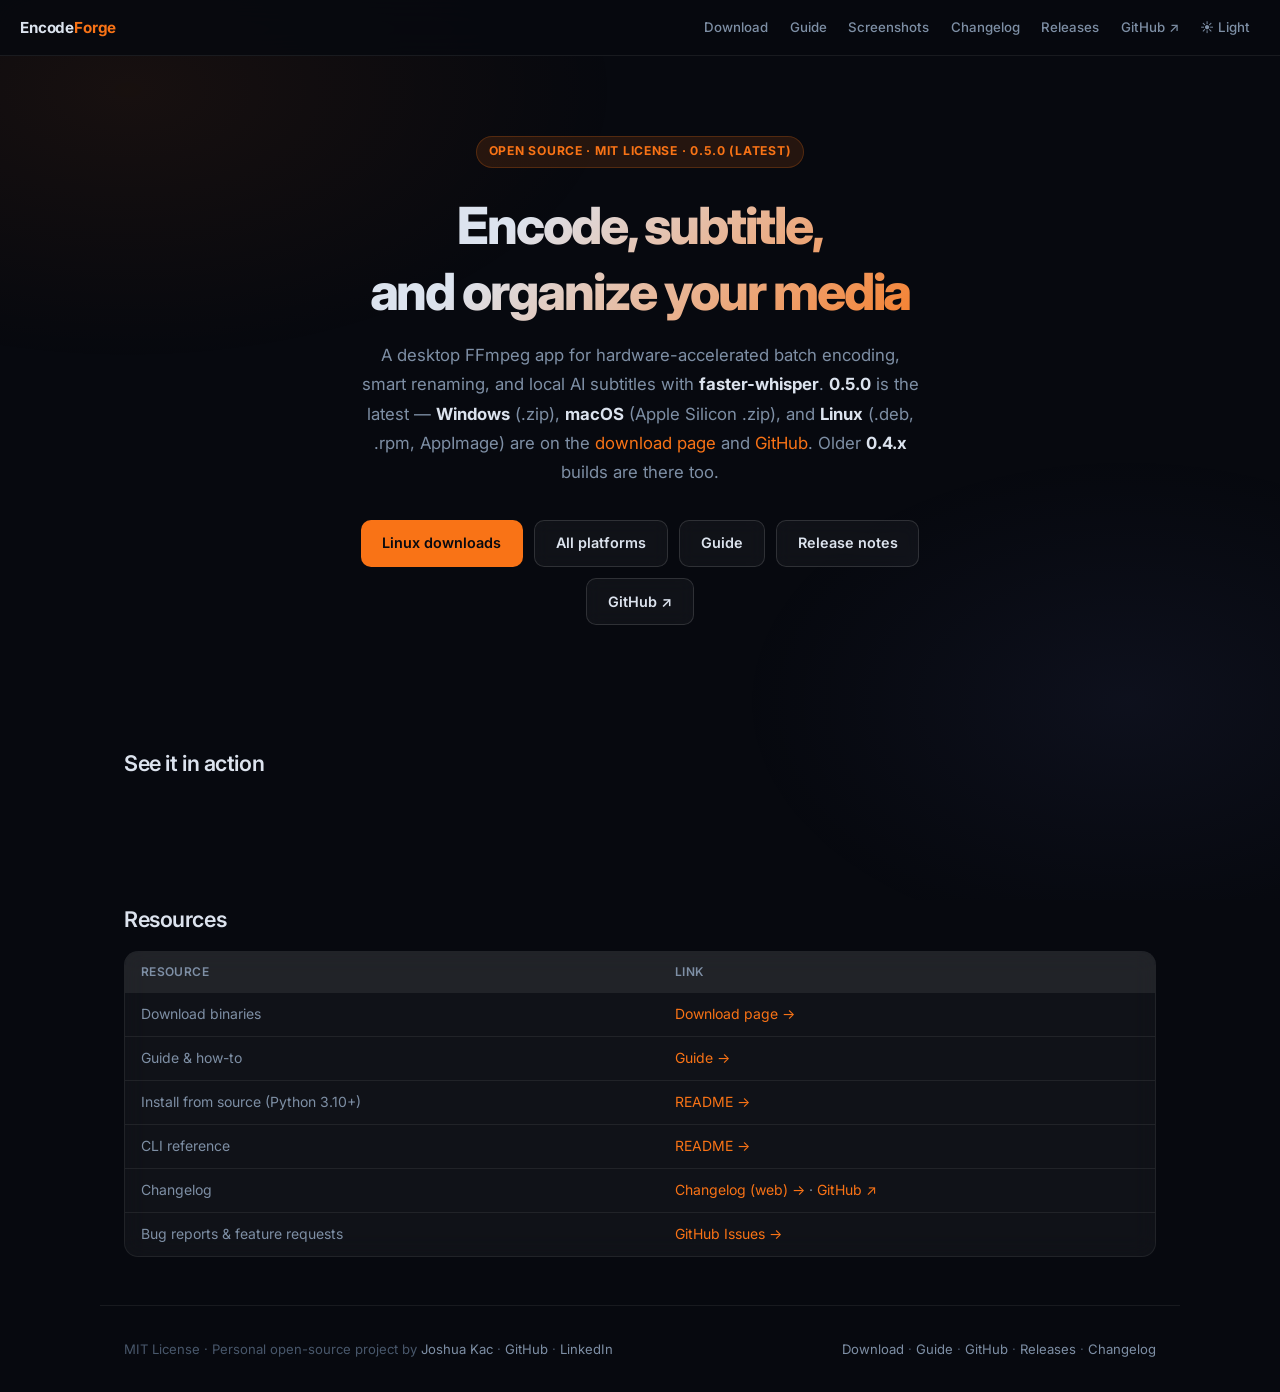
==== commit cd82f27a: "Release v0.5.0 Promote the PySide6 rewrite to stable and resolve a comprehensive audit of defects, i" ====
--- a/docs/index.html
+++ b/docs/index.html
@@ -6,7 +6,7 @@
 
   <!-- SEO -->
   <title>EncodeForge — FFmpeg GUI for Video Encoding, AI Subtitles &amp; Media Renaming</title>
-  <meta name="description" content="EncodeForge — free desktop FFmpeg app: GPU batch encoding, faster-whisper AI subtitles, and smart media renaming. Latest 0.5.0 Alpha 2: Windows, macOS (Apple Silicon), and Linux builds on the download page.">
+  <meta name="description" content="EncodeForge — free desktop FFmpeg app: GPU batch encoding, faster-whisper AI subtitles, and smart media renaming. Latest 0.5.0: Windows, macOS (Apple Silicon), and Linux builds on the download page.">
   <meta name="keywords" content="encodeforge, ffmpeg gui, video encoding, hardware acceleration, nvenc, quicksync, amd amf, videotoolbox, ai subtitles, faster-whisper, whisper, ctranslate2, opensubtitles, media renaming, tmdb, tvdb, batch encoding, desktop app, joshua kac">
   <meta name="author" content="Joshua Kac">
   <meta name="robots" content="index, follow">
@@ -21,7 +21,7 @@
   <meta property="og:type" content="website">
   <meta property="og:url" content="https://sirstig.github.io/EncodeForge/">
   <meta property="og:title" content="EncodeForge — Professional FFmpeg GUI">
-  <meta property="og:description" content="Desktop FFmpeg app: GPU encoding, faster-whisper subtitles, media renaming. 0.5.0 Alpha 2: Windows, Mac, Linux. Free and open source.">
+  <meta property="og:description" content="Desktop FFmpeg app: GPU encoding, faster-whisper subtitles, media renaming. 0.5.0: Windows, Mac, Linux. Free and open source.">
   <meta property="og:image" content="https://sirstig.github.io/EncodeForge/assets/og-image.png">
   <meta property="og:image:width" content="1200">
   <meta property="og:image:height" content="630">
@@ -32,7 +32,7 @@
   <!-- Twitter -->
   <meta name="twitter:card" content="summary_large_image">
   <meta name="twitter:title" content="EncodeForge — Professional FFmpeg GUI">
-  <meta name="twitter:description" content="Desktop FFmpeg app: GPU encoding, faster-whisper subtitles, renaming. 0.5.0 Alpha 2: Windows, Mac, Linux. Free and open source.">
+  <meta name="twitter:description" content="Desktop FFmpeg app: GPU encoding, faster-whisper subtitles, renaming. 0.5.0: Windows, Mac, Linux. Free and open source.">
   <meta name="twitter:image" content="https://sirstig.github.io/EncodeForge/assets/og-image.png">
   <meta name="twitter:creator" content="@SirStig">
 
@@ -48,7 +48,7 @@
         "applicationCategory": "MultimediaApplication",
         "operatingSystem": "Windows, macOS, Linux",
         "programmingLanguage": "Python",
-        "softwareVersion": "0.5.0-alpha-2",
+        "softwareVersion": "0.5.0",
         "datePublished": "2026-03-24",
         "dateModified": "2026-03-25",
         "offers": { "@type": "Offer", "price": "0", "priceCurrency": "USD" },
@@ -102,11 +102,11 @@
 
     <!-- ===== HERO ===== -->
     <section class="hero">
-      <div class="hero-eyebrow">Open source · MIT License · 0.5.0 Alpha 2 (Latest)</div>
+      <div class="hero-eyebrow">Open source · MIT License · 0.5.0 (Latest)</div>
       <h1>Encode, subtitle,<br>and organize your media</h1>
       <p class="hero-sub">
         A desktop FFmpeg app for hardware-accelerated batch encoding, smart renaming, and local AI subtitles with <strong>faster-whisper</strong>.
-        <strong>0.5.0 Alpha 2</strong> is the latest — <strong>Windows</strong> (.zip), <strong>macOS</strong> (Apple Silicon .zip), and <strong>Linux</strong> (.deb, .rpm, AppImage) are on the <a href="downloads.html">download page</a> and <a href="https://github.com/SirStig/EncodeForge/releases/tag/v0.5.0-alpha-2">GitHub</a>. Older <strong>0.4.x</strong> builds are there too.
+        <strong>0.5.0</strong> is the latest — <strong>Windows</strong> (.zip), <strong>macOS</strong> (Apple Silicon .zip), and <strong>Linux</strong> (.deb, .rpm, AppImage) are on the <a href="downloads.html">download page</a> and <a href="https://github.com/SirStig/EncodeForge/releases/tag/v0.5.0">GitHub</a>. Older <strong>0.4.x</strong> builds are there too.
       </p>
       <div class="hero-ctas">
         <a class="btn btn-primary" id="download-btn" href="downloads.html">Download for Windows</a>
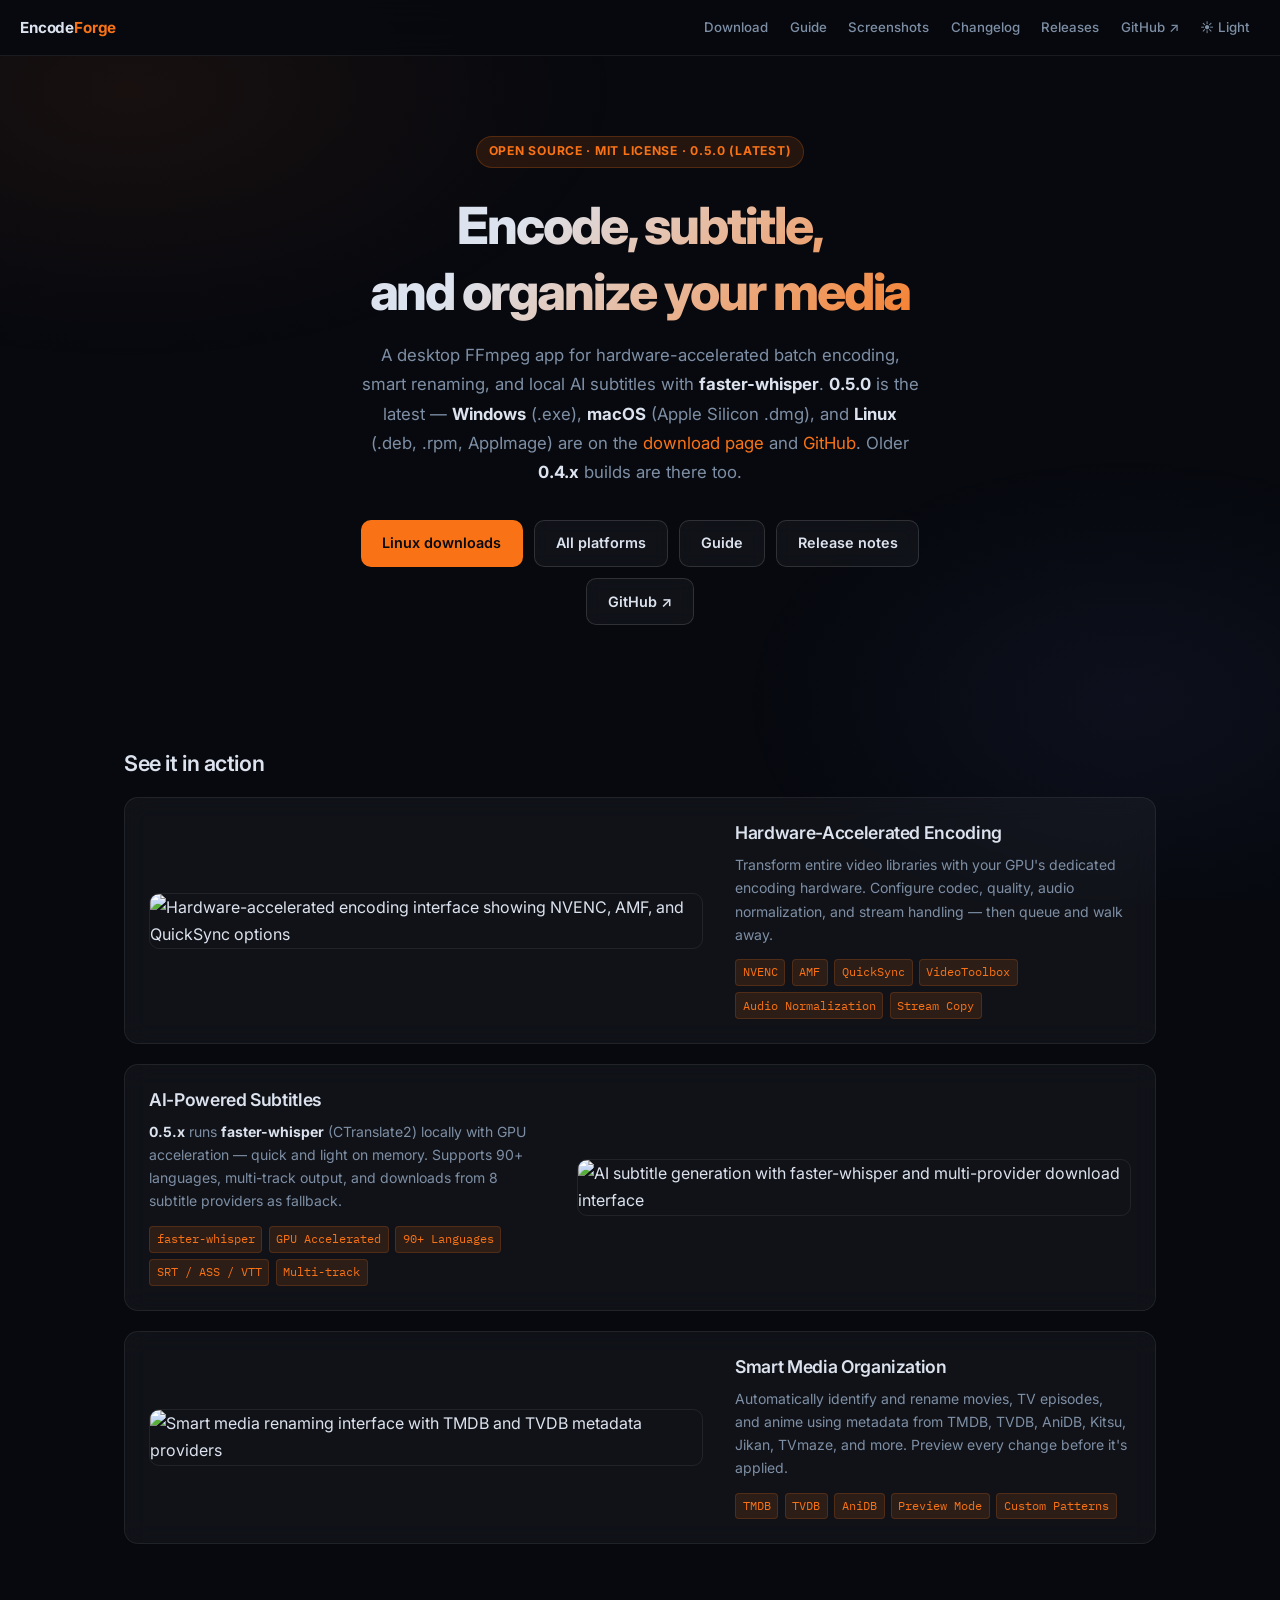
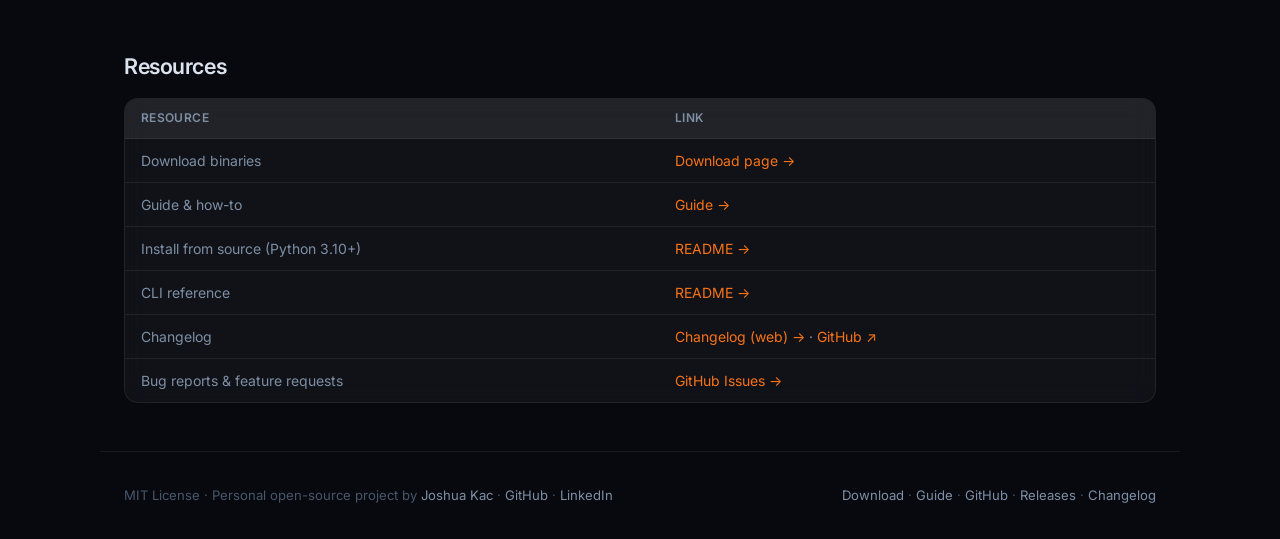
==== commit 6f547368: "Generate Refine CI workflows and documentation site - Restrict platform builds to tagged releases fo" ====
--- a/docs/index.html
+++ b/docs/index.html
@@ -96,7 +96,26 @@
       <a class="header-badge" href="https://github.com/SirStig/EncodeForge" target="_blank" rel="noopener">GitHub ↗</a>
       <button class="theme-btn" type="button" id="themeBtn" aria-label="Toggle theme">☀ Light</button>
     </nav>
+    <button class="menu-btn" type="button" id="menuBtn" aria-label="Open menu">
+      <svg width="18" height="14" viewBox="0 0 18 14" fill="none" aria-hidden="true">
+        <rect width="18" height="2" rx="1" fill="currentColor"/>
+        <rect y="6" width="18" height="2" rx="1" fill="currentColor"/>
+        <rect y="12" width="18" height="2" rx="1" fill="currentColor"/>
+      </svg>
+    </button>
   </header>
+
+  <div class="sidebar-overlay" id="navOverlay" aria-hidden="true"></div>
+  <nav class="mobile-drawer" id="mobileDrawer" aria-label="Mobile navigation">
+    <div class="sidebar-group">
+      <a class="sidebar-link" href="downloads.html">Download</a>
+      <a class="sidebar-link" href="guide.html">Guide</a>
+      <a class="sidebar-link" href="#screenshots">Screenshots</a>
+      <a class="sidebar-link" href="changelog.html">Changelog</a>
+      <a class="sidebar-link sidebar-ext" href="https://github.com/SirStig/EncodeForge/releases" target="_blank" rel="noopener">Releases</a>
+      <a class="sidebar-link sidebar-ext" href="https://github.com/SirStig/EncodeForge" target="_blank" rel="noopener">GitHub</a>
+    </div>
+  </nav>
 
   <div class="landing">
 
@@ -106,7 +125,7 @@
       <h1>Encode, subtitle,<br>and organize your media</h1>
       <p class="hero-sub">
         A desktop FFmpeg app for hardware-accelerated batch encoding, smart renaming, and local AI subtitles with <strong>faster-whisper</strong>.
-        <strong>0.5.0</strong> is the latest — <strong>Windows</strong> (.zip), <strong>macOS</strong> (Apple Silicon .zip), and <strong>Linux</strong> (.deb, .rpm, AppImage) are on the <a href="downloads.html">download page</a> and <a href="https://github.com/SirStig/EncodeForge/releases/tag/v0.5.0">GitHub</a>. Older <strong>0.4.x</strong> builds are there too.
+        <strong>0.5.0</strong> is the latest — <strong>Windows</strong> (.exe), <strong>macOS</strong> (Apple Silicon .dmg), and <strong>Linux</strong> (.deb, .rpm, AppImage) are on the <a href="downloads.html">download page</a> and <a href="https://github.com/SirStig/EncodeForge/releases/tag/v0.5.0">GitHub</a>. Older <strong>0.4.x</strong> builds are there too.
       </p>
       <div class="hero-ctas">
         <a class="btn btn-primary" id="download-btn" href="downloads.html">Download for Windows</a>
@@ -123,8 +142,8 @@
       <div class="screenshot-list">
 
         <div class="screenshot-item">
-          <div class="screenshot-img" onclick="openModal('m1')">
-            <img src="screenshots/encoding.png" alt="Hardware-accelerated encoding interface showing NVENC, AMF, and QuickSync options" onerror="this.closest('.screenshot-item').style.display='none'">
+          <div class="screenshot-img" data-modal-target="m1">
+            <img src="screenshots/encoding.png" alt="Hardware-accelerated encoding interface showing NVENC, AMF, and QuickSync options" data-hide-on-error>
           </div>
           <div class="screenshot-info">
             <h3>Hardware-Accelerated Encoding</h3>
@@ -141,8 +160,8 @@
         </div>
 
         <div class="screenshot-item">
-          <div class="screenshot-img" onclick="openModal('m2')">
-            <img src="screenshots/subtitles.png" alt="AI subtitle generation with faster-whisper and multi-provider download interface" onerror="this.closest('.screenshot-item').style.display='none'">
+          <div class="screenshot-img" data-modal-target="m2">
+            <img src="screenshots/subtitles.png" alt="AI subtitle generation with faster-whisper and multi-provider download interface" data-hide-on-error>
           </div>
           <div class="screenshot-info">
             <h3>AI-Powered Subtitles</h3>
@@ -158,8 +177,8 @@
         </div>
 
         <div class="screenshot-item">
-          <div class="screenshot-img" onclick="openModal('m3')">
-            <img src="screenshots/metadata.png" alt="Smart media renaming interface with TMDB and TVDB metadata providers" onerror="this.closest('.screenshot-item').style.display='none'">
+          <div class="screenshot-img" data-modal-target="m3">
+            <img src="screenshots/metadata.png" alt="Smart media renaming interface with TMDB and TVDB metadata providers" data-hide-on-error>
           </div>
           <div class="screenshot-info">
             <h3>Smart Media Organization</h3>
@@ -244,63 +263,7 @@
   </div><!-- /.landing -->
 
   <script src="assets/site.js"></script>
-  <script>
-    (function () {
-      var cfg = window.EncodeForgeReleaseConfig;
-      var ua = navigator.userAgent.toLowerCase();
-      var dl = document.getElementById('download-btn');
-      if (!dl || !cfg) return;
-      var tag = cfg.defaultTag;
-      var previews = cfg.previewReleases || [];
-      var pendingDefault = previews.some(function (p) {
-        return p.tag_name === tag && p.pending;
-      });
-      var assets = cfg.defaultReleaseAssets || {};
-      var winFile = assets.windowsAsset || assets.windowsExe;
-      var macFile = assets.macArmZip || 'encodeforge-macos-arm.zip';
-      var winExe = winFile ? cfg.downloadUrl(tag, winFile) : null;
-      var macArmZip = cfg.downloadUrl(tag, macFile);
-      var downloadsPage = 'downloads.html';
-
-      if (/linux/.test(ua)) {
-        dl.textContent = 'Linux downloads';
-        dl.href = downloadsPage;
-        return;
-      }
-      if (/mac|darwin/.test(ua)) {
-        if (pendingDefault) {
-          dl.textContent = 'Download for macOS';
-          dl.href = downloadsPage;
-        } else {
-          dl.href = macArmZip;
-          dl.textContent = 'Download for macOS (Apple Silicon)';
-          if (navigator.userAgentData && typeof navigator.userAgentData.getHighEntropyValues === 'function') {
-            navigator.userAgentData.getHighEntropyValues(['architecture']).then(function (h) {
-              if (h.architecture && h.architecture !== 'arm') {
-                dl.textContent = 'macOS Intel — downloads';
-                dl.href = downloadsPage;
-              }
-            }).catch(function () {});
-          }
-        }
-        return;
-      }
-      dl.textContent = 'Download for Windows';
-      dl.href = winExe || downloadsPage;
-    })();
-    function openModal(id) {
-      const m = document.getElementById(id);
-      if (m) { m.classList.add('open'); document.body.style.overflow = 'hidden'; }
-    }
-    function closeModal(id) {
-      const m = document.getElementById(id);
-      if (m) { m.classList.remove('open'); document.body.style.overflow = ''; }
-    }
-    document.addEventListener('keydown', function (e) {
-      if (e.key === 'Escape') document.querySelectorAll('.modal.open').forEach(function (m) {
-        m.classList.remove('open'); document.body.style.overflow = '';
-      });
-    });
-  </script>
+  <script src="assets/download-button.js"></script>
+  <script src="assets/screenshot-modal.js"></script>
 </body>
 </html>
--- a/docs/assets/style.css
+++ b/docs/assets/style.css
@@ -751,6 +751,29 @@
 }
 .sidebar-overlay.visible { display: block; }
 
+/* Off-canvas mobile nav for pages without a docs sidebar (home, download, changelog) */
+.mobile-drawer { display: none; }
+@media (max-width: 900px) {
+  .mobile-drawer {
+    display: block;
+    position: fixed;
+    top: 0;
+    left: 0;
+    height: 100vh;
+    width: var(--sidebar-w);
+    z-index: 160;
+    background: var(--side-bg);
+    backdrop-filter: blur(24px);
+    -webkit-backdrop-filter: blur(24px);
+    border-right: 1px solid var(--border-md);
+    padding: calc(var(--header-h) + 0.75rem) 0 3rem;
+    transform: translateX(-100%);
+    transition: transform 0.24s cubic-bezier(0.4, 0, 0.2, 1);
+    overflow-y: auto;
+  }
+  .mobile-drawer.open { transform: translateX(0); }
+}
+
 .doc-standalone {
   position: relative;
   z-index: 1;
@@ -806,6 +829,7 @@
 }
 .doc-footer a { color: var(--muted); }
 .doc-footer a:hover { color: var(--text); text-decoration: none; }
+.doc-footer-tight { margin-top: 2rem; }
 
 .changelog-wrap {
   max-width: 720px;
@@ -817,6 +841,9 @@
 
 .page-title { font-size: 1.75rem; margin-bottom: 0.4rem; }
 .page-sub { color: var(--muted); font-size: 0.9rem; margin-bottom: 2rem; }
+.page-body { position: relative; z-index: 1; padding-top: var(--header-h); }
+
+#changelog-status { color: var(--muted); font-size: 0.9rem; }
 
 #changelog-body h1 { font-size: 1.6rem; margin: 0 0 0.5rem; }
 #changelog-body h2 {
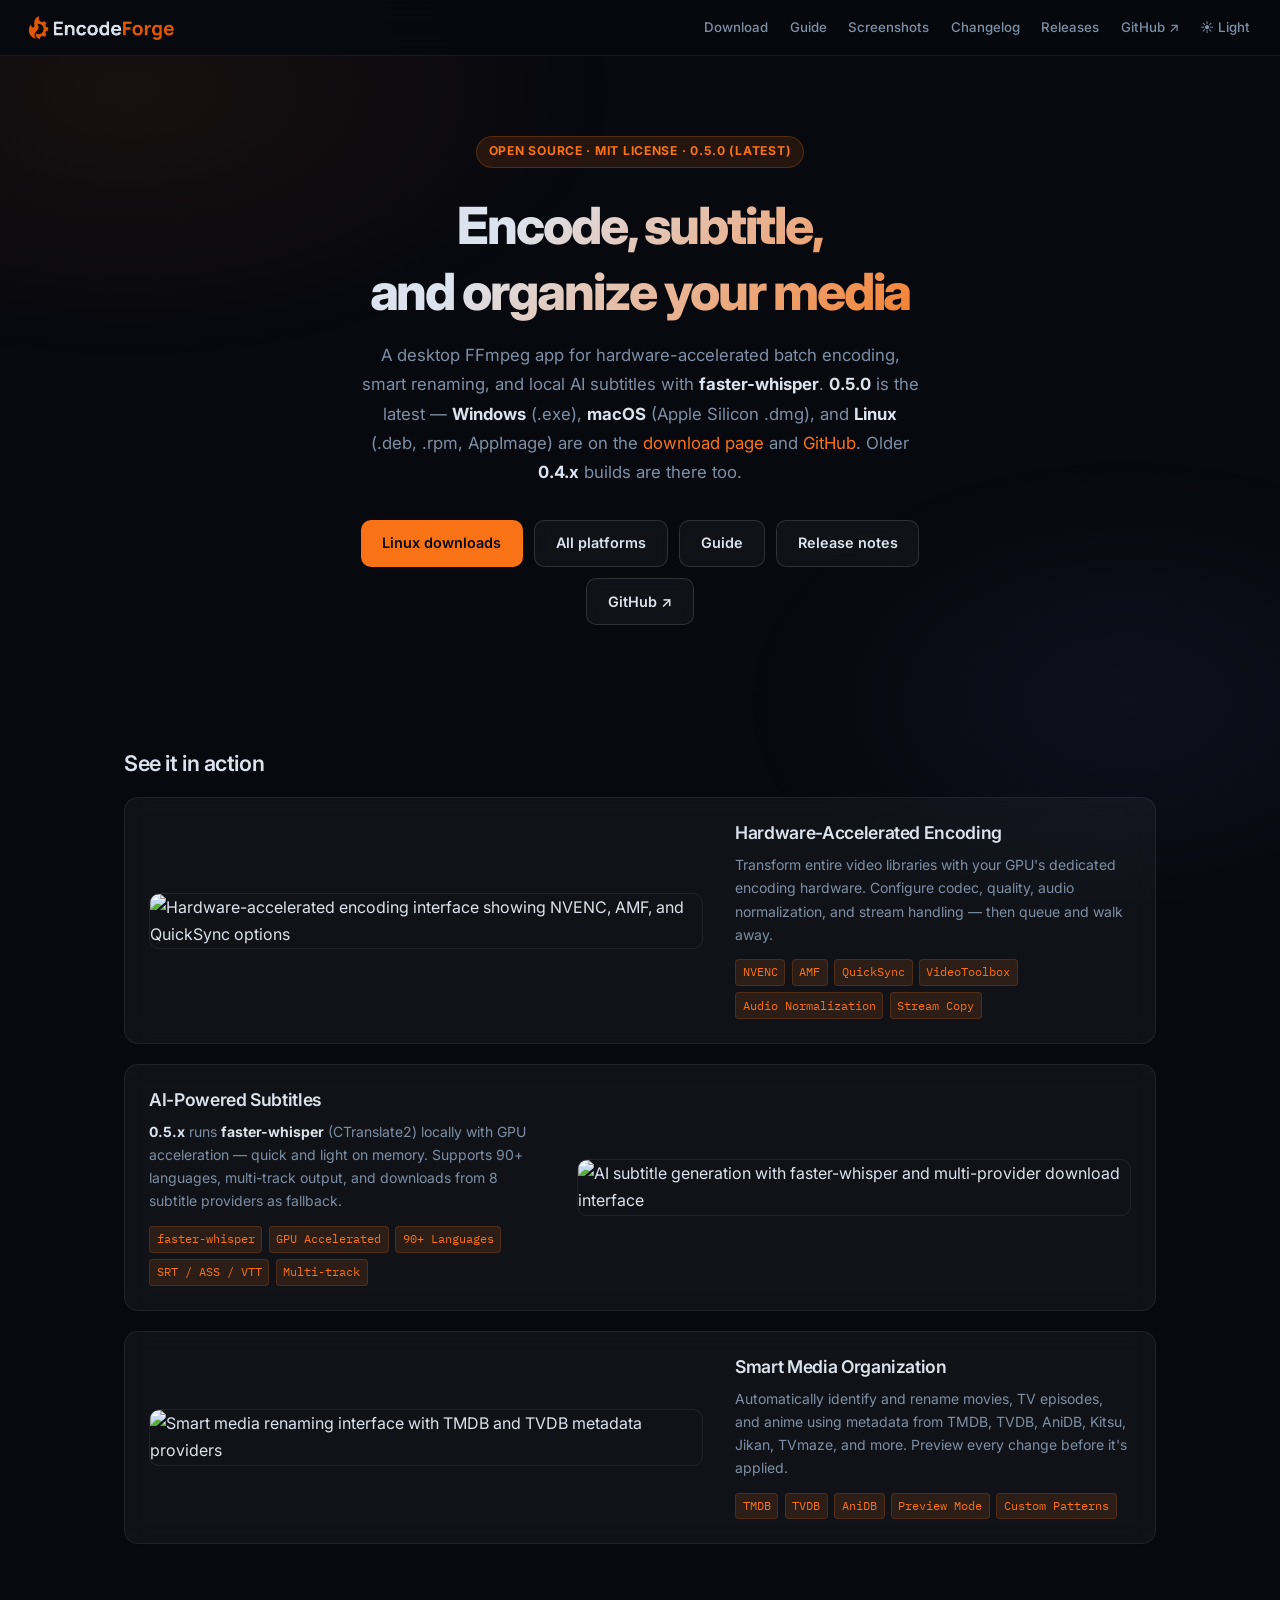
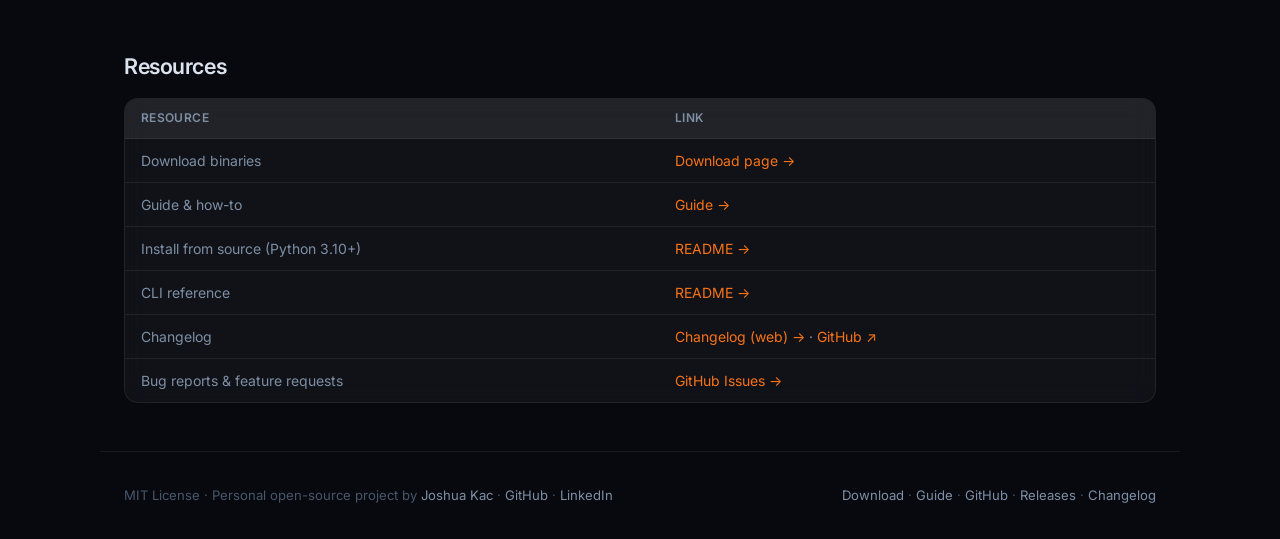
==== commit fd050f5a: "Update documentation and site assets with theme-aware logos" ====
--- a/docs/index.html
+++ b/docs/index.html
@@ -85,7 +85,10 @@
 <body>
 
   <header class="site-header">
-    <a class="header-logo" href="./">Encode<span>Forge</span></a>
+    <a class="header-logo" href="./" aria-label="EncodeForge">
+      <img class="header-logo-img header-logo-img-dark" src="assets/logo.png" alt="EncodeForge">
+      <img class="header-logo-img header-logo-img-light" src="assets/logo-light.png" alt="EncodeForge">
+    </a>
     <div class="header-spacer"></div>
     <nav class="header-nav">
       <a href="downloads.html">Download</a>
@@ -197,15 +200,15 @@
     </section>
 
     <!-- ===== MODALS ===== -->
-    <div id="m1" class="modal" onclick="closeModal('m1')">
+    <div id="m1" class="modal">
       <span class="modal-close" aria-label="Close">&times;</span>
       <img class="modal-img" src="screenshots/encoding.png" alt="Encoding interface">
     </div>
-    <div id="m2" class="modal" onclick="closeModal('m2')">
+    <div id="m2" class="modal">
       <span class="modal-close" aria-label="Close">&times;</span>
       <img class="modal-img" src="screenshots/subtitles.png" alt="AI subtitle generation with faster-whisper">
     </div>
-    <div id="m3" class="modal" onclick="closeModal('m3')">
+    <div id="m3" class="modal">
       <span class="modal-close" aria-label="Close">&times;</span>
       <img class="modal-img" src="screenshots/metadata.png" alt="Media renaming interface">
     </div>
--- a/docs/assets/style.css
+++ b/docs/assets/style.css
@@ -129,16 +129,17 @@
 }
 
 .header-logo {
-  font-weight: 700;
-  font-size: 0.95rem;
-  color: var(--text);
+  display: flex;
+  align-items: center;
   text-decoration: none;
-  letter-spacing: -0.01em;
-  white-space: nowrap;
   flex-shrink: 0;
 }
-.header-logo span { color: var(--accent); }
 .header-logo:hover { text-decoration: none; }
+
+.header-logo-img { height: 24px; width: auto; display: block; }
+.header-logo-img-light { display: none; }
+[data-theme="light"] .header-logo-img-dark { display: none; }
+[data-theme="light"] .header-logo-img-light { display: block; }
 
 .header-spacer { flex: 1; }
 
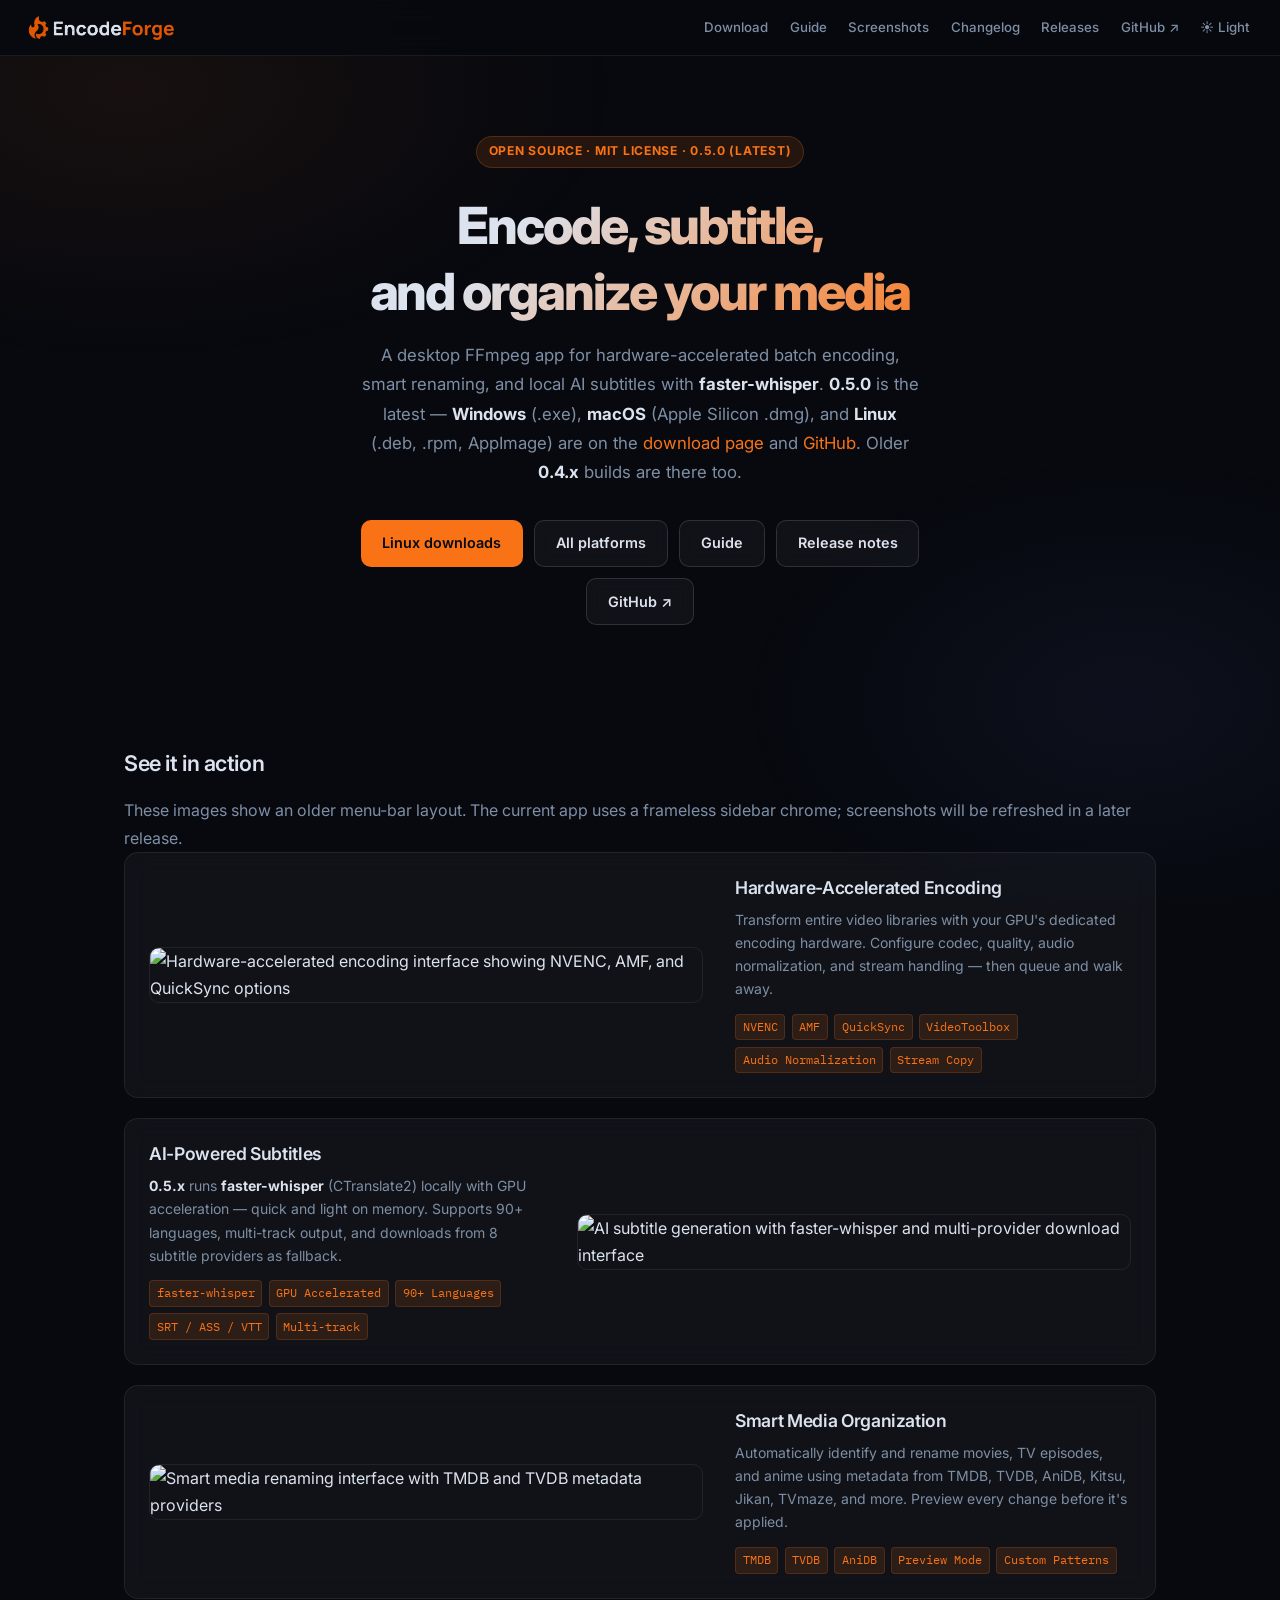
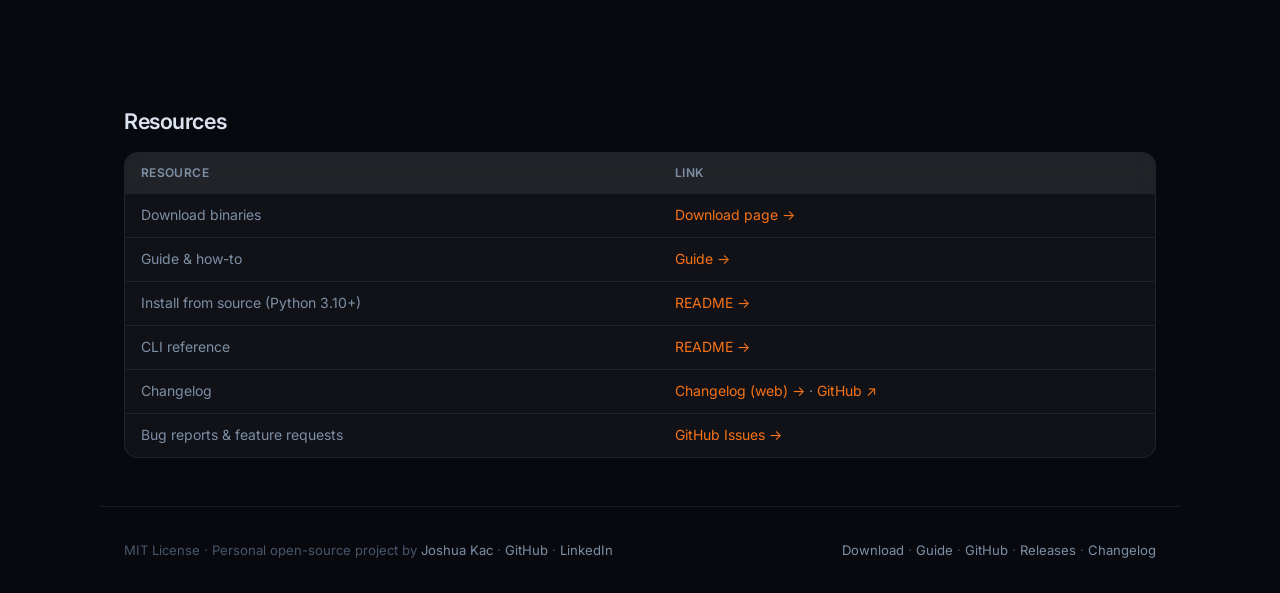
==== commit 110e52a1: "docs: align CHANGELOG, CLAUDE, README with CLI and UI reality Correct CLI known limitations (rename " ====
--- a/docs/index.html
+++ b/docs/index.html
@@ -142,6 +142,7 @@
     <!-- ===== SCREENSHOTS ===== -->
     <section id="screenshots" class="screenshots-section section-stack">
       <h2>See it in action</h2>
+      <p class="section-lead">These images show an older menu-bar layout. The current app uses a frameless sidebar chrome; screenshots will be refreshed in a later release.</p>
       <div class="screenshot-list">
 
         <div class="screenshot-item">
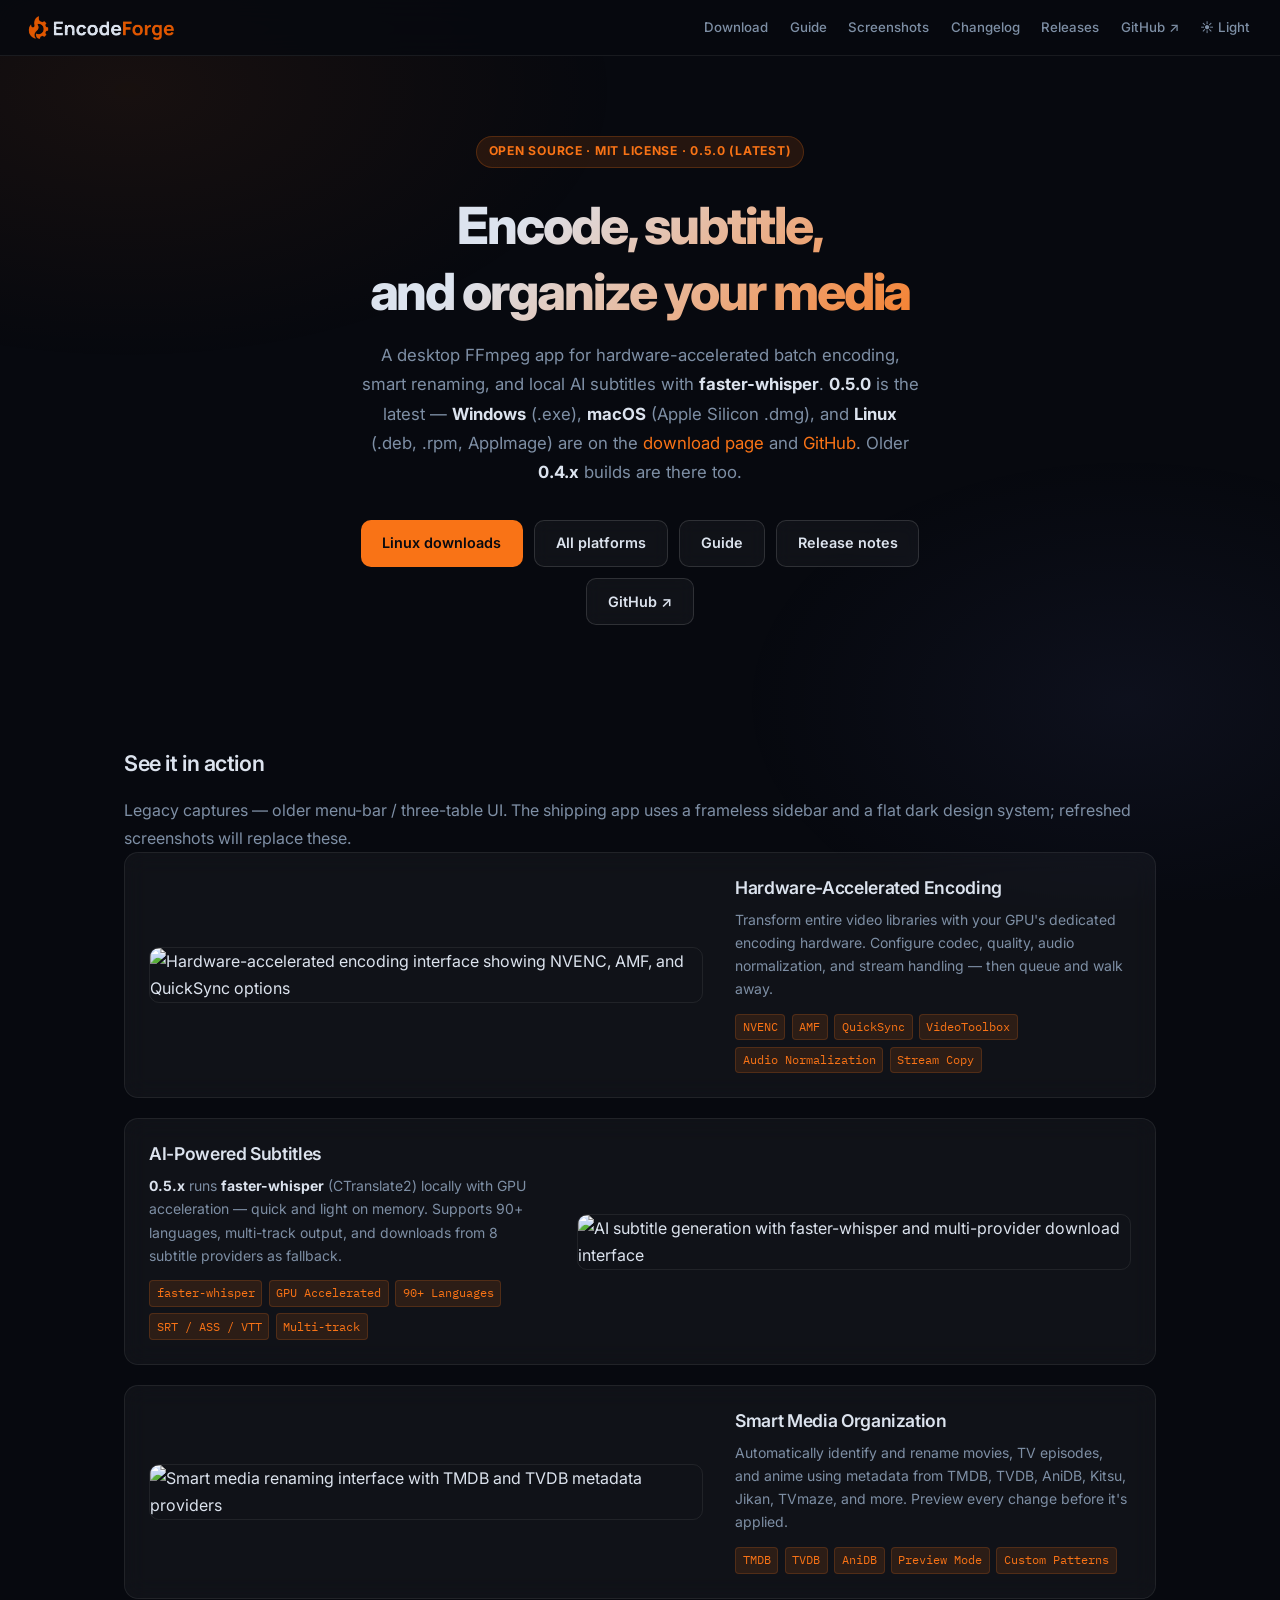
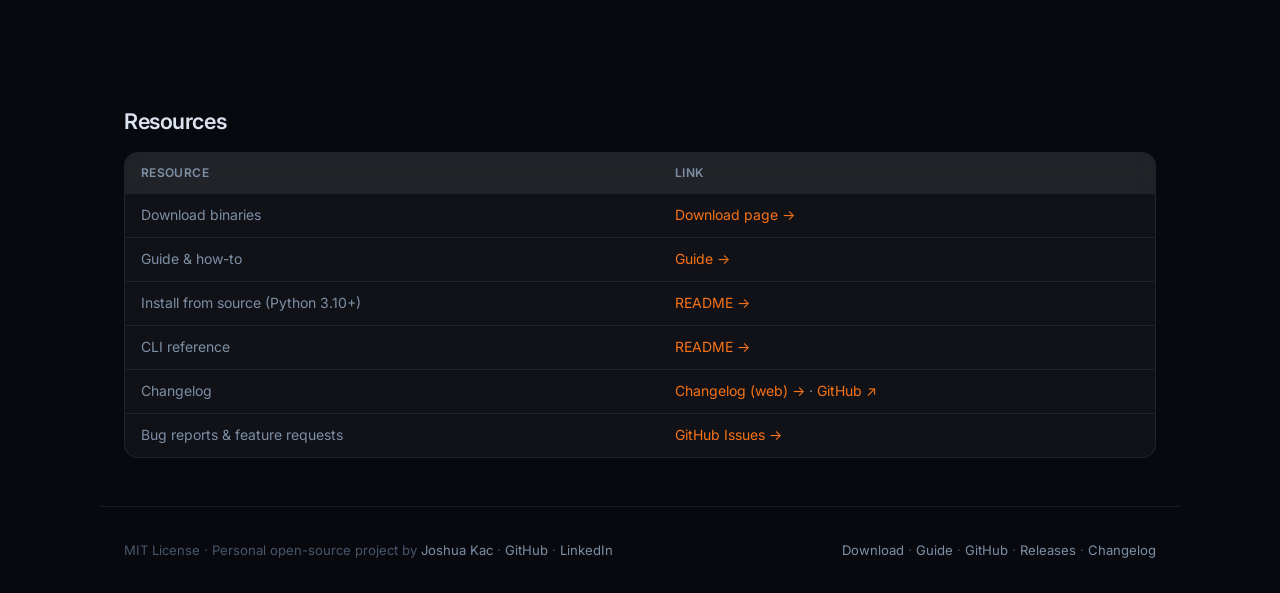
==== commit 133c87cc: "Clean up flat-dark design system naming and tokens Rename leftover Glassmorphic* widgets to real nam" ====
--- a/docs/index.html
+++ b/docs/index.html
@@ -142,7 +142,7 @@
     <!-- ===== SCREENSHOTS ===== -->
     <section id="screenshots" class="screenshots-section section-stack">
       <h2>See it in action</h2>
-      <p class="section-lead">These images show an older menu-bar layout. The current app uses a frameless sidebar chrome; screenshots will be refreshed in a later release.</p>
+      <p class="section-lead">Legacy captures — older menu-bar / three-table UI. The shipping app uses a frameless sidebar and a flat dark design system; refreshed screenshots will replace these.</p>
       <div class="screenshot-list">
 
         <div class="screenshot-item">
